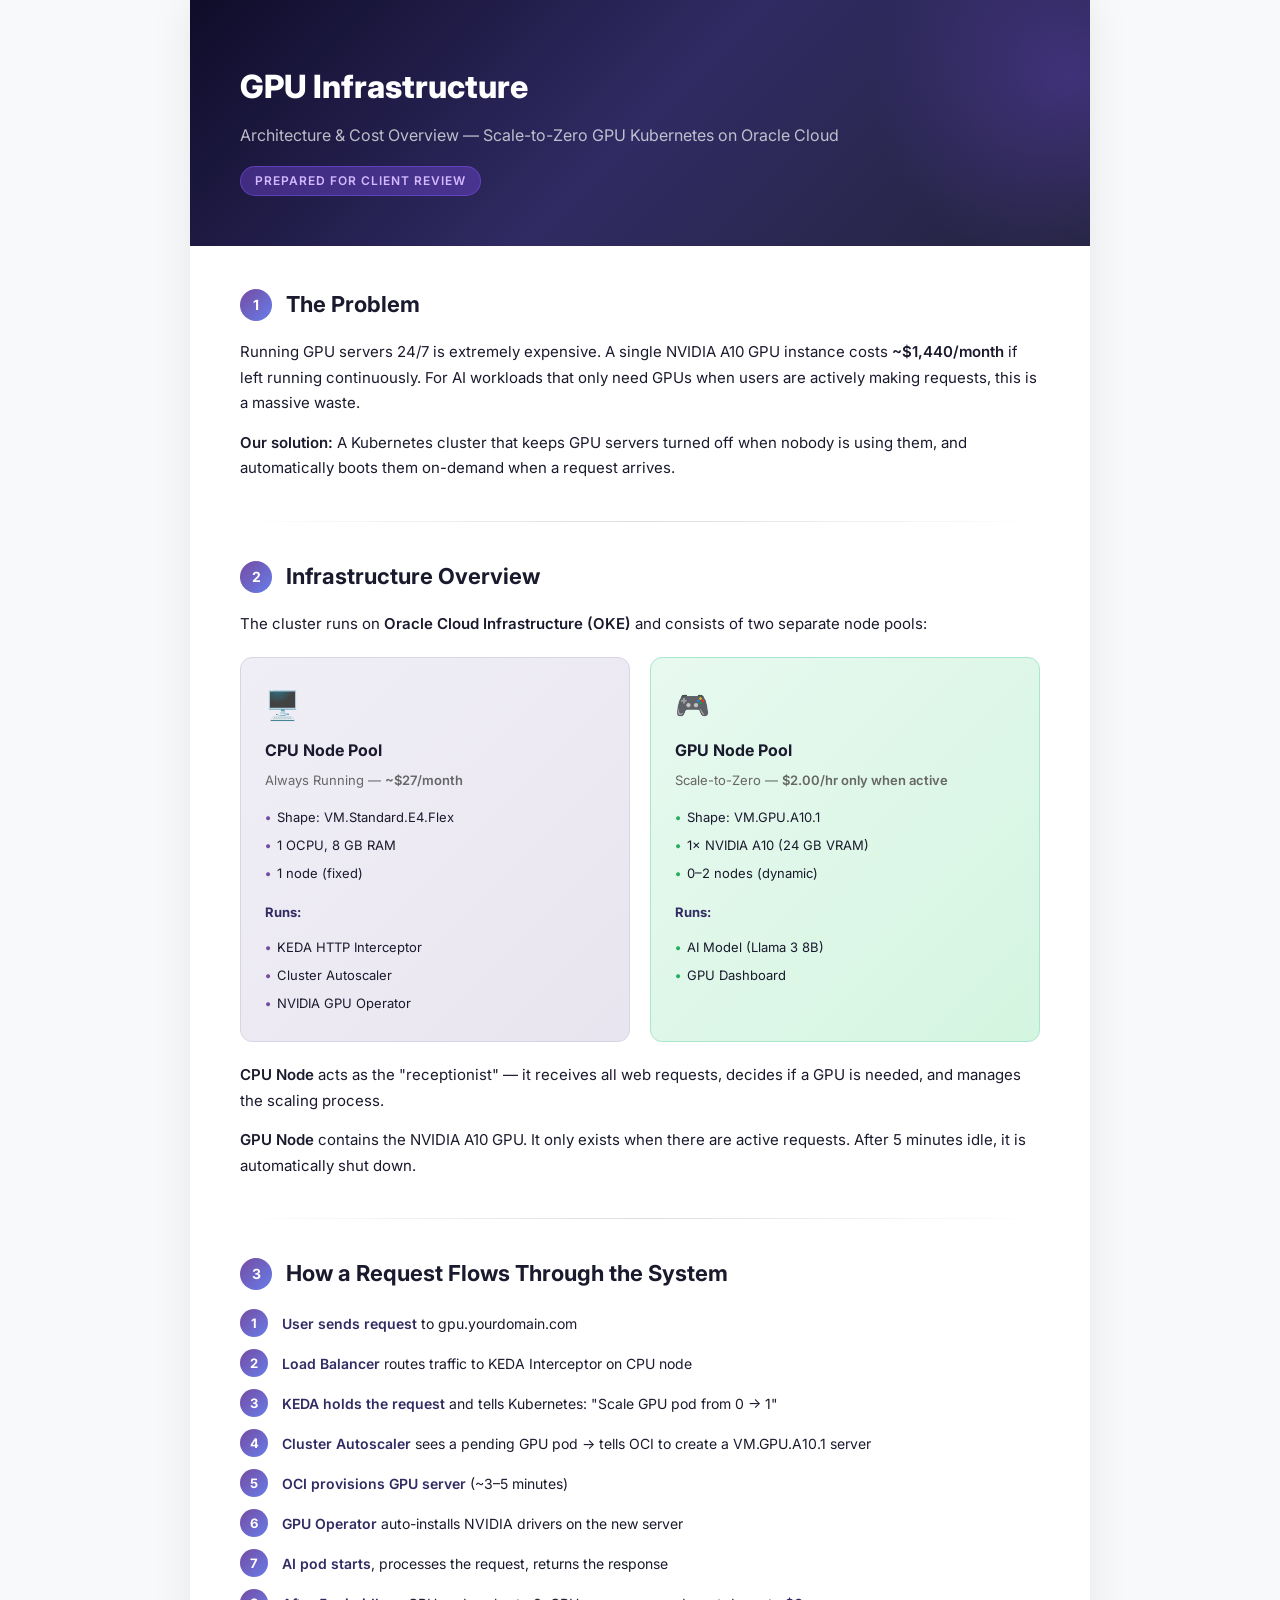
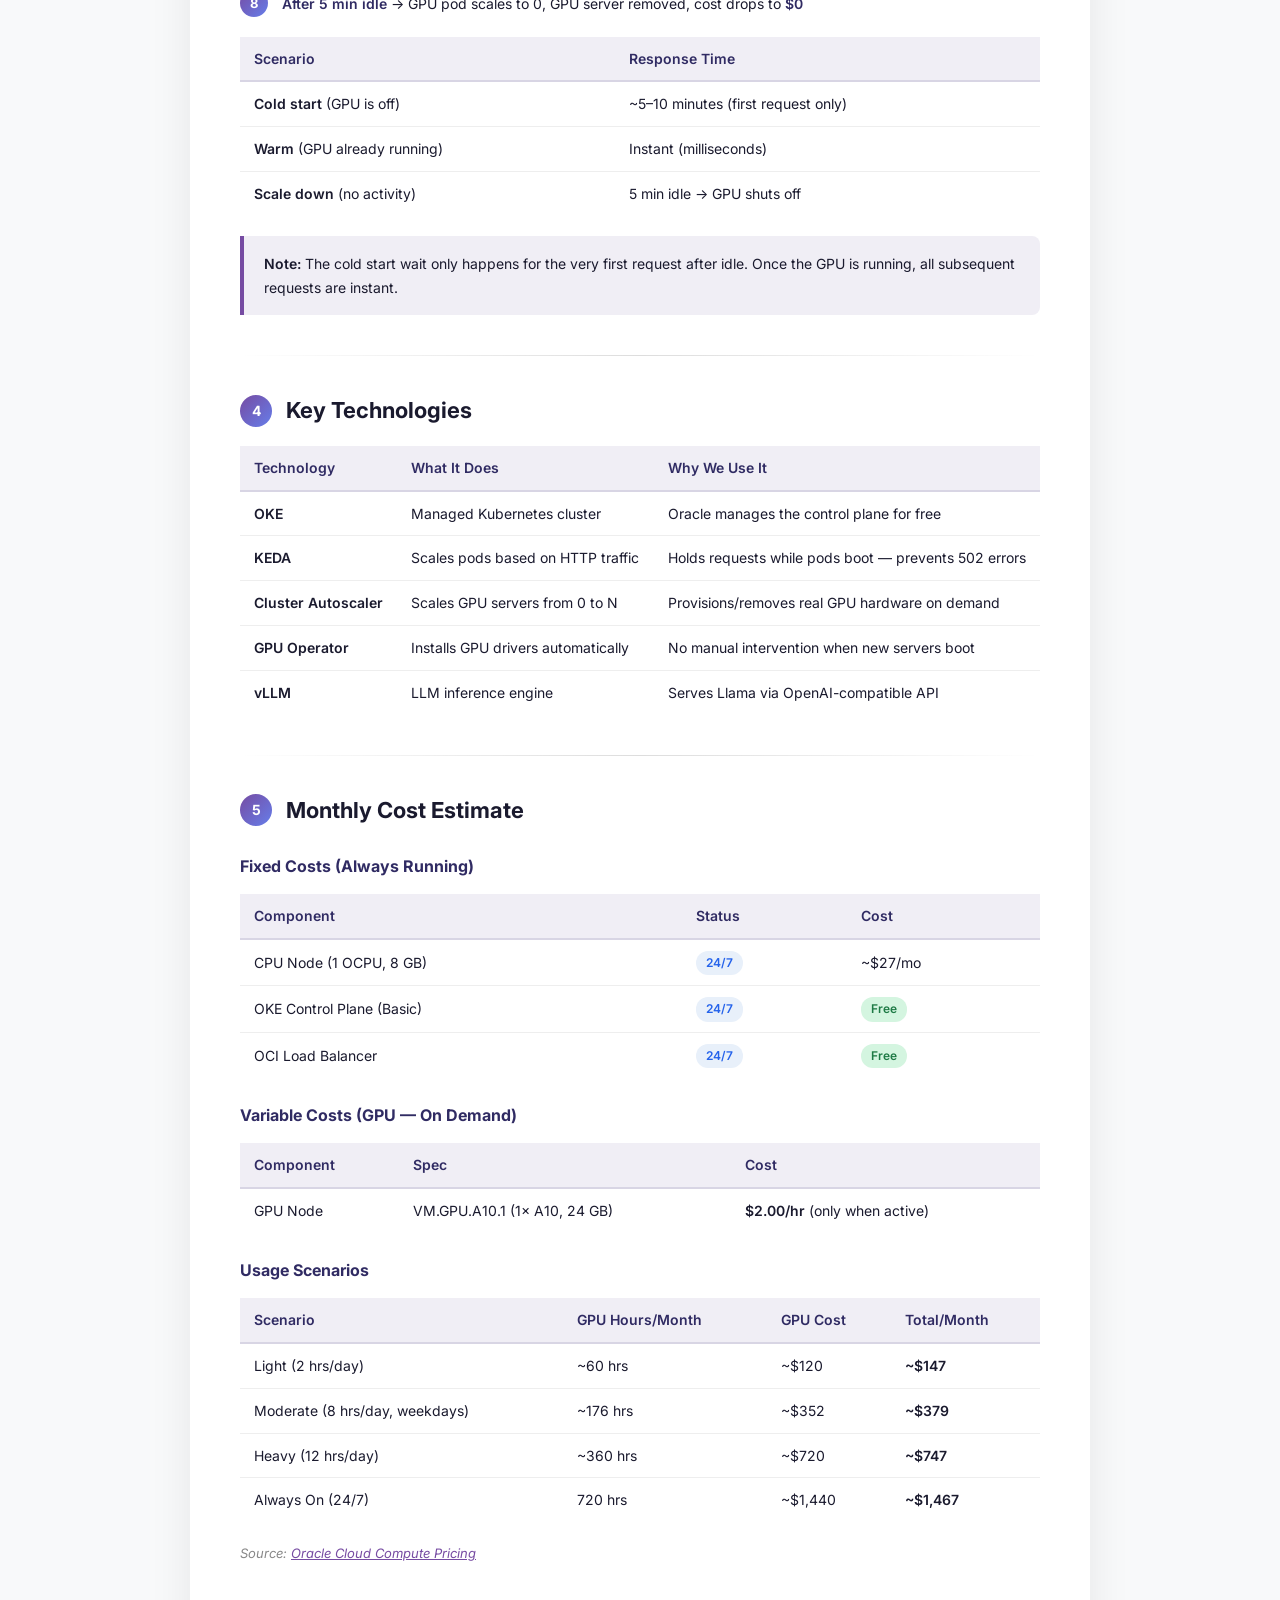
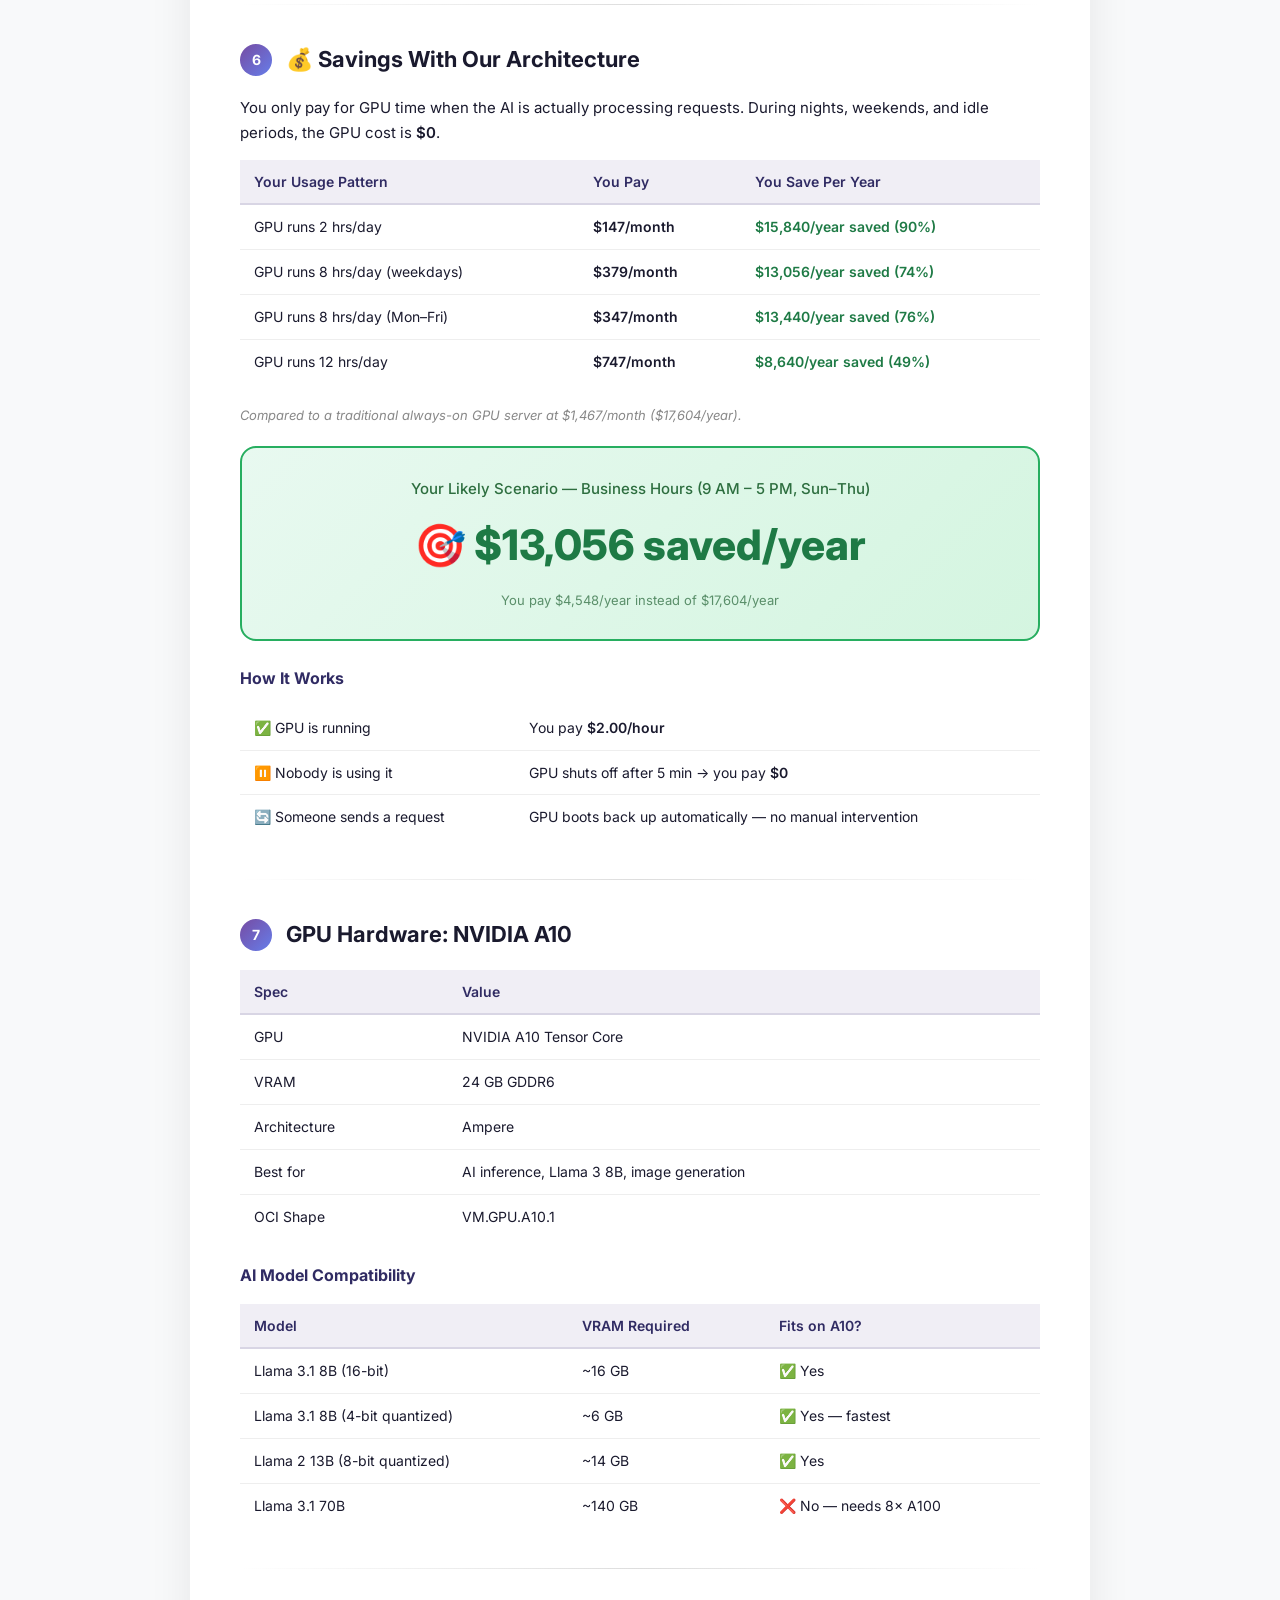
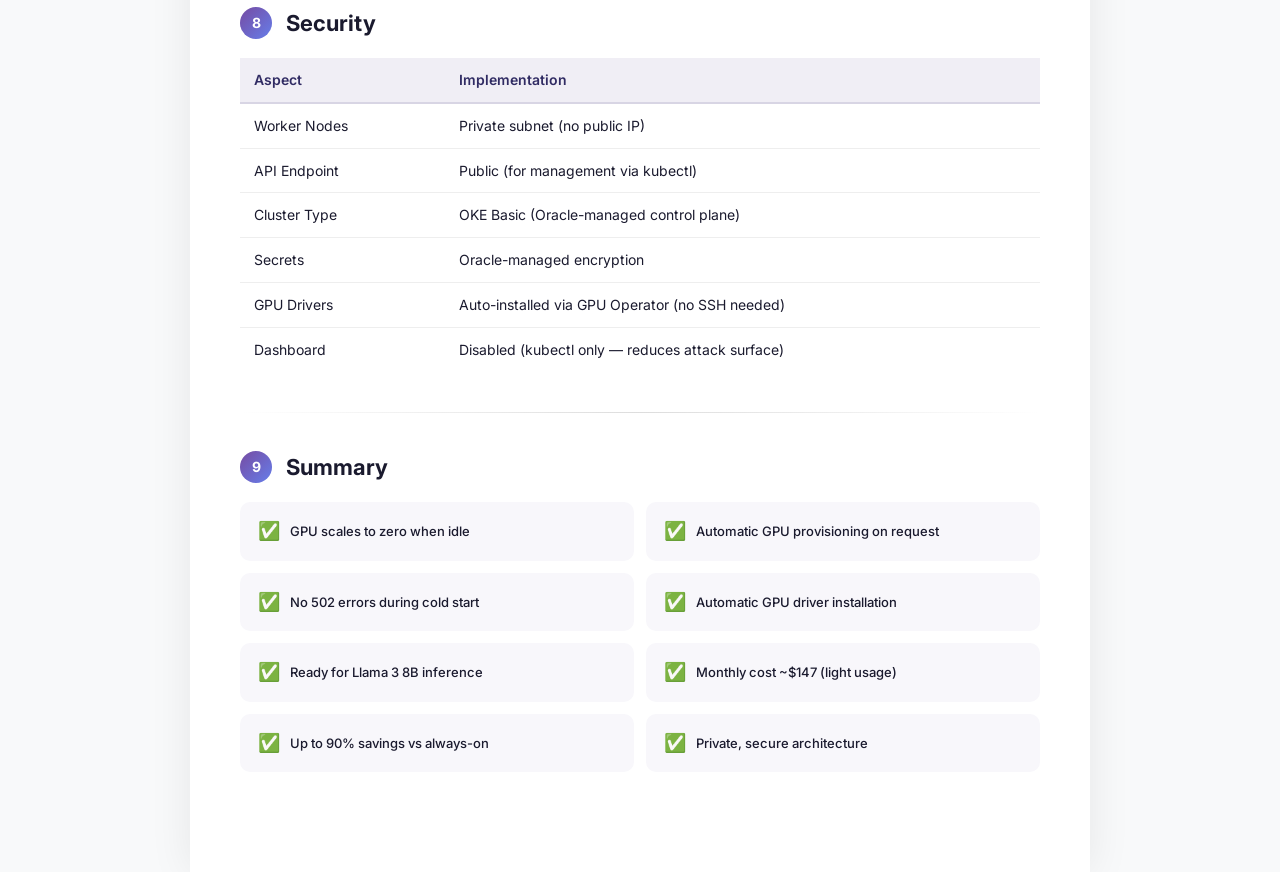
==== CLIENT-ARCHITECTURE.html @ 94d6eebe "docs: add styled HTML and PDF versions of client architecture document" ====
<!DOCTYPE html>
<html lang="en">
<head>
<meta charset="UTF-8">
<meta name="viewport" content="width=device-width, initial-scale=1.0">
<title>GPU Infrastructure — Architecture & Cost Overview</title>
<style>
  @import url('https://fonts.googleapis.com/css2?family=Inter:wght@400;500;600;700;800&display=swap');

  * { margin: 0; padding: 0; box-sizing: border-box; }

  body {
    font-family: 'Inter', -apple-system, BlinkMacSystemFont, sans-serif;
    background: #f8f9fa;
    color: #1a1a2e;
    line-height: 1.7;
    padding: 0;
  }

  .page {
    max-width: 900px;
    margin: 0 auto;
    background: #fff;
    box-shadow: 0 0 40px rgba(0,0,0,0.08);
  }

  /* Header */
  .hero {
    background: linear-gradient(135deg, #0f0c29, #302b63, #24243e);
    color: #fff;
    padding: 60px 50px 50px;
    position: relative;
    overflow: hidden;
  }
  .hero::after {
    content: '';
    position: absolute;
    top: -50%;
    right: -20%;
    width: 400px;
    height: 400px;
    background: radial-gradient(circle, rgba(118,75,226,0.3) 0%, transparent 70%);
    border-radius: 50%;
  }
  .hero h1 {
    font-size: 32px;
    font-weight: 800;
    margin-bottom: 8px;
    position: relative;
    z-index: 1;
  }
  .hero .subtitle {
    font-size: 16px;
    color: rgba(255,255,255,0.7);
    font-weight: 400;
    position: relative;
    z-index: 1;
  }
  .hero .badge {
    display: inline-block;
    background: rgba(118,75,226,0.4);
    border: 1px solid rgba(118,75,226,0.6);
    color: #d4b8ff;
    padding: 4px 14px;
    border-radius: 20px;
    font-size: 12px;
    font-weight: 600;
    margin-top: 16px;
    position: relative;
    z-index: 1;
    text-transform: uppercase;
    letter-spacing: 1px;
  }

  .content { padding: 40px 50px 60px; }

  /* Sections */
  .section { margin-bottom: 40px; }
  .section-number {
    display: inline-block;
    background: linear-gradient(135deg, #764ba2, #667eea);
    color: #fff;
    width: 32px;
    height: 32px;
    border-radius: 50%;
    text-align: center;
    line-height: 32px;
    font-size: 14px;
    font-weight: 700;
    margin-right: 10px;
    vertical-align: middle;
  }
  h2 {
    font-size: 22px;
    font-weight: 700;
    color: #1a1a2e;
    margin-bottom: 16px;
    display: inline;
    vertical-align: middle;
  }
  h3 {
    font-size: 16px;
    font-weight: 700;
    color: #302b63;
    margin: 24px 0 10px;
  }
  p { margin-bottom: 14px; font-size: 15px; }
  strong { font-weight: 600; }

  /* Dividers */
  hr {
    border: none;
    height: 1px;
    background: linear-gradient(to right, transparent, #ddd, transparent);
    margin: 36px 0;
  }

  /* Tables */
  table {
    width: 100%;
    border-collapse: collapse;
    margin: 14px 0 20px;
    font-size: 14px;
  }
  th {
    background: #f0eef5;
    color: #302b63;
    font-weight: 600;
    text-align: left;
    padding: 10px 14px;
    border-bottom: 2px solid #d8d5e4;
  }
  td {
    padding: 10px 14px;
    border-bottom: 1px solid #eee;
  }
  tr:last-child td { border-bottom: none; }
  tr:hover td { background: #faf9fd; }

  /* Architecture Diagram */
  .diagram {
    background: #1a1a2e;
    color: #a8e6cf;
    padding: 24px 28px;
    border-radius: 12px;
    font-family: 'Courier New', monospace;
    font-size: 12.5px;
    line-height: 1.5;
    overflow-x: auto;
    white-space: pre;
    margin: 16px 0 20px;
  }

  /* Callout boxes */
  .callout {
    background: #f0eef5;
    border-left: 4px solid #764ba2;
    padding: 16px 20px;
    border-radius: 0 8px 8px 0;
    margin: 16px 0;
    font-size: 14px;
  }
  .callout.green {
    background: #e8f9f0;
    border-left-color: #27ae60;
  }

  /* Savings highlight */
  .savings-hero {
    background: linear-gradient(135deg, #e8f9f0, #d4f5e0);
    border: 2px solid #27ae60;
    border-radius: 16px;
    padding: 28px 32px;
    text-align: center;
    margin: 20px 0;
  }
  .savings-hero .big-number {
    font-size: 42px;
    font-weight: 800;
    color: #1e7a45;
    margin: 8px 0;
  }
  .savings-hero .label {
    font-size: 15px;
    color: #2d6e3f;
    font-weight: 500;
  }
  .savings-hero .sub {
    font-size: 13px;
    color: #5a8f6a;
    margin-top: 4px;
  }

  /* Node pool cards */
  .node-cards {
    display: flex;
    gap: 20px;
    margin: 20px 0;
  }
  .node-card {
    flex: 1;
    border-radius: 12px;
    padding: 24px;
    border: 1px solid #eee;
  }
  .node-card.cpu {
    background: linear-gradient(135deg, #f0eef5, #e8e5f0);
    border-color: #d8d5e4;
  }
  .node-card.gpu {
    background: linear-gradient(135deg, #e8f9f0, #d4f5e0);
    border-color: #a8e6cf;
  }
  .node-card .icon { font-size: 28px; margin-bottom: 8px; }
  .node-card .title {
    font-size: 16px;
    font-weight: 700;
    margin-bottom: 4px;
  }
  .node-card .desc {
    font-size: 13px;
    color: #666;
    margin-bottom: 12px;
  }
  .node-card ul {
    list-style: none;
    padding: 0;
    font-size: 13px;
  }
  .node-card li {
    padding: 3px 0;
  }
  .node-card li::before {
    content: '•';
    color: #764ba2;
    font-weight: bold;
    margin-right: 6px;
  }
  .node-card.gpu li::before { color: #27ae60; }

  /* Flow steps */
  .flow-step {
    display: flex;
    align-items: flex-start;
    margin: 12px 0;
    gap: 14px;
  }
  .flow-num {
    background: linear-gradient(135deg, #764ba2, #667eea);
    color: #fff;
    width: 28px;
    height: 28px;
    border-radius: 50%;
    text-align: center;
    line-height: 28px;
    font-size: 13px;
    font-weight: 700;
    flex-shrink: 0;
  }
  .flow-text { font-size: 14px; padding-top: 3px; }
  .flow-text strong { color: #302b63; }

  /* Tag */
  .tag {
    display: inline-block;
    padding: 2px 10px;
    border-radius: 12px;
    font-size: 12px;
    font-weight: 600;
  }
  .tag.free { background: #d4f5e0; color: #1e7a45; }
  .tag.on { background: #e8f0fa; color: #2563eb; }
  .tag.off { background: #fef3cd; color: #856404; }

  /* Summary grid */
  .summary-grid {
    display: grid;
    grid-template-columns: 1fr 1fr;
    gap: 12px;
    margin: 16px 0;
  }
  .summary-item {
    background: #f8f7fb;
    border-radius: 10px;
    padding: 14px 18px;
    display: flex;
    align-items: center;
    gap: 10px;
  }
  .summary-item .check {
    color: #27ae60;
    font-size: 18px;
    font-weight: 700;
  }
  .summary-item .text { font-size: 13px; font-weight: 500; }

  /* Print styles */
  @media print {
    body { background: #fff; }
    .page { box-shadow: none; }
    .hero { -webkit-print-color-adjust: exact; print-color-adjust: exact; }
    .section { page-break-inside: avoid; }
  }

  /* Mobile */
  @media (max-width: 640px) {
    .hero { padding: 40px 24px 36px; }
    .hero h1 { font-size: 24px; }
    .content { padding: 24px 24px 40px; }
    .node-cards { flex-direction: column; }
    .summary-grid { grid-template-columns: 1fr; }
    .savings-hero .big-number { font-size: 32px; }
  }
</style>
</head>
<body>

<div class="page">

  <!-- Hero Header -->
  <div class="hero">
    <h1>GPU Infrastructure</h1>
    <div class="subtitle">Architecture & Cost Overview — Scale-to-Zero GPU Kubernetes on Oracle Cloud</div>
    <div class="badge">Prepared for Client Review</div>
  </div>

  <div class="content">

    <!-- Section 1: The Problem -->
    <div class="section">
      <span class="section-number">1</span>
      <h2>The Problem</h2>
      <p style="margin-top:16px">Running GPU servers 24/7 is extremely expensive. A single NVIDIA A10 GPU instance costs <strong>~$1,440/month</strong> if left running continuously. For AI workloads that only need GPUs when users are actively making requests, this is a massive waste.</p>
      <p><strong>Our solution:</strong> A Kubernetes cluster that keeps GPU servers turned off when nobody is using them, and automatically boots them on-demand when a request arrives.</p>
    </div>

    <hr>

    <!-- Section 2: Infrastructure Overview -->
    <div class="section">
      <span class="section-number">2</span>
      <h2>Infrastructure Overview</h2>
      <p style="margin-top:16px">The cluster runs on <strong>Oracle Cloud Infrastructure (OKE)</strong> and consists of two separate node pools:</p>

      <div class="node-cards">
        <div class="node-card cpu">
          <div class="icon">🖥️</div>
          <div class="title">CPU Node Pool</div>
          <div class="desc">Always Running — <strong>~$27/month</strong></div>
          <ul>
            <li>Shape: VM.Standard.E4.Flex</li>
            <li>1 OCPU, 8 GB RAM</li>
            <li>1 node (fixed)</li>
          </ul>
          <h3 style="margin-top:14px;font-size:13px;">Runs:</h3>
          <ul>
            <li>KEDA HTTP Interceptor</li>
            <li>Cluster Autoscaler</li>
            <li>NVIDIA GPU Operator</li>
          </ul>
        </div>
        <div class="node-card gpu">
          <div class="icon">🎮</div>
          <div class="title">GPU Node Pool</div>
          <div class="desc">Scale-to-Zero — <strong>$2.00/hr only when active</strong></div>
          <ul>
            <li>Shape: VM.GPU.A10.1</li>
            <li>1× NVIDIA A10 (24 GB VRAM)</li>
            <li>0–2 nodes (dynamic)</li>
          </ul>
          <h3 style="margin-top:14px;font-size:13px;">Runs:</h3>
          <ul>
            <li>AI Model (Llama 3 8B)</li>
            <li>GPU Dashboard</li>
          </ul>
        </div>
      </div>

      <p><strong>CPU Node</strong> acts as the "receptionist" — it receives all web requests, decides if a GPU is needed, and manages the scaling process.</p>
      <p><strong>GPU Node</strong> contains the NVIDIA A10 GPU. It only exists when there are active requests. After 5 minutes idle, it is automatically shut down.</p>
    </div>

    <hr>

    <!-- Section 3: Request Flow -->
    <div class="section">
      <span class="section-number">3</span>
      <h2>How a Request Flows Through the System</h2>
      <div style="margin-top:16px">
        <div class="flow-step">
          <div class="flow-num">1</div>
          <div class="flow-text"><strong>User sends request</strong> to gpu.yourdomain.com</div>
        </div>
        <div class="flow-step">
          <div class="flow-num">2</div>
          <div class="flow-text"><strong>Load Balancer</strong> routes traffic to KEDA Interceptor on CPU node</div>
        </div>
        <div class="flow-step">
          <div class="flow-num">3</div>
          <div class="flow-text"><strong>KEDA holds the request</strong> and tells Kubernetes: "Scale GPU pod from 0 → 1"</div>
        </div>
        <div class="flow-step">
          <div class="flow-num">4</div>
          <div class="flow-text"><strong>Cluster Autoscaler</strong> sees a pending GPU pod → tells OCI to create a VM.GPU.A10.1 server</div>
        </div>
        <div class="flow-step">
          <div class="flow-num">5</div>
          <div class="flow-text"><strong>OCI provisions GPU server</strong> (~3–5 minutes)</div>
        </div>
        <div class="flow-step">
          <div class="flow-num">6</div>
          <div class="flow-text"><strong>GPU Operator</strong> auto-installs NVIDIA drivers on the new server</div>
        </div>
        <div class="flow-step">
          <div class="flow-num">7</div>
          <div class="flow-text"><strong>AI pod starts</strong>, processes the request, returns the response</div>
        </div>
        <div class="flow-step">
          <div class="flow-num">8</div>
          <div class="flow-text"><strong>After 5 min idle</strong> → GPU pod scales to 0, GPU server removed, cost drops to <strong>$0</strong></div>
        </div>
      </div>

      <table style="margin-top:20px">
        <tr><th>Scenario</th><th>Response Time</th></tr>
        <tr><td><strong>Cold start</strong> (GPU is off)</td><td>~5–10 minutes (first request only)</td></tr>
        <tr><td><strong>Warm</strong> (GPU already running)</td><td>Instant (milliseconds)</td></tr>
        <tr><td><strong>Scale down</strong> (no activity)</td><td>5 min idle → GPU shuts off</td></tr>
      </table>

      <div class="callout">
        <strong>Note:</strong> The cold start wait only happens for the very first request after idle. Once the GPU is running, all subsequent requests are instant.
      </div>
    </div>

    <hr>

    <!-- Section 4: Key Technologies -->
    <div class="section">
      <span class="section-number">4</span>
      <h2>Key Technologies</h2>
      <table style="margin-top:16px">
        <tr><th>Technology</th><th>What It Does</th><th>Why We Use It</th></tr>
        <tr><td><strong>OKE</strong></td><td>Managed Kubernetes cluster</td><td>Oracle manages the control plane for free</td></tr>
        <tr><td><strong>KEDA</strong></td><td>Scales pods based on HTTP traffic</td><td>Holds requests while pods boot — prevents 502 errors</td></tr>
        <tr><td><strong>Cluster Autoscaler</strong></td><td>Scales GPU servers from 0 to N</td><td>Provisions/removes real GPU hardware on demand</td></tr>
        <tr><td><strong>GPU Operator</strong></td><td>Installs GPU drivers automatically</td><td>No manual intervention when new servers boot</td></tr>
        <tr><td><strong>vLLM</strong></td><td>LLM inference engine</td><td>Serves Llama via OpenAI-compatible API</td></tr>
      </table>
    </div>

    <hr>

    <!-- Section 5: Cost Estimate -->
    <div class="section">
      <span class="section-number">5</span>
      <h2>Monthly Cost Estimate</h2>

      <h3>Fixed Costs (Always Running)</h3>
      <table>
        <tr><th>Component</th><th>Status</th><th>Cost</th></tr>
        <tr><td>CPU Node (1 OCPU, 8 GB)</td><td><span class="tag on">24/7</span></td><td>~$27/mo</td></tr>
        <tr><td>OKE Control Plane (Basic)</td><td><span class="tag on">24/7</span></td><td><span class="tag free">Free</span></td></tr>
        <tr><td>OCI Load Balancer</td><td><span class="tag on">24/7</span></td><td><span class="tag free">Free</span></td></tr>
      </table>

      <h3>Variable Costs (GPU — On Demand)</h3>
      <table>
        <tr><th>Component</th><th>Spec</th><th>Cost</th></tr>
        <tr><td>GPU Node</td><td>VM.GPU.A10.1 (1× A10, 24 GB)</td><td><strong>$2.00/hr</strong> (only when active)</td></tr>
      </table>

      <h3>Usage Scenarios</h3>
      <table>
        <tr><th>Scenario</th><th>GPU Hours/Month</th><th>GPU Cost</th><th>Total/Month</th></tr>
        <tr><td>Light (2 hrs/day)</td><td>~60 hrs</td><td>~$120</td><td><strong>~$147</strong></td></tr>
        <tr><td>Moderate (8 hrs/day, weekdays)</td><td>~176 hrs</td><td>~$352</td><td><strong>~$379</strong></td></tr>
        <tr><td>Heavy (12 hrs/day)</td><td>~360 hrs</td><td>~$720</td><td><strong>~$747</strong></td></tr>
        <tr><td>Always On (24/7)</td><td>720 hrs</td><td>~$1,440</td><td><strong>~$1,467</strong></td></tr>
      </table>
      <p style="font-size:13px;color:#888;margin-top:4px"><em>Source: <a href="https://www.oracle.com/cloud/compute/pricing/" style="color:#764ba2">Oracle Cloud Compute Pricing</a></em></p>
    </div>

    <hr>

    <!-- Section 6: Savings -->
    <div class="section">
      <span class="section-number">6</span>
      <h2>💰 Savings With Our Architecture</h2>
      <p style="margin-top:16px">You only pay for GPU time when the AI is actually processing requests. During nights, weekends, and idle periods, the GPU cost is <strong>$0</strong>.</p>

      <table>
        <tr><th>Your Usage Pattern</th><th>You Pay</th><th>You Save Per Year</th></tr>
        <tr><td>GPU runs 2 hrs/day</td><td><strong>$147/month</strong></td><td style="color:#1e7a45;font-weight:600">$15,840/year saved (90%)</td></tr>
        <tr><td>GPU runs 8 hrs/day (weekdays)</td><td><strong>$379/month</strong></td><td style="color:#1e7a45;font-weight:600">$13,056/year saved (74%)</td></tr>
        <tr><td>GPU runs 8 hrs/day (Mon–Fri)</td><td><strong>$347/month</strong></td><td style="color:#1e7a45;font-weight:600">$13,440/year saved (76%)</td></tr>
        <tr><td>GPU runs 12 hrs/day</td><td><strong>$747/month</strong></td><td style="color:#1e7a45;font-weight:600">$8,640/year saved (49%)</td></tr>
      </table>
      <p style="font-size:13px;color:#888"><em>Compared to a traditional always-on GPU server at $1,467/month ($17,604/year).</em></p>

      <div class="savings-hero">
        <div class="label">Your Likely Scenario — Business Hours (9 AM – 5 PM, Sun–Thu)</div>
        <div class="big-number">🎯 $13,056 saved/year</div>
        <div class="sub">You pay $4,548/year instead of $17,604/year</div>
      </div>

      <h3>How It Works</h3>
      <table>
        <tr><td>✅ GPU is running</td><td>You pay <strong>$2.00/hour</strong></td></tr>
        <tr><td>⏸️ Nobody is using it</td><td>GPU shuts off after 5 min → you pay <strong>$0</strong></td></tr>
        <tr><td>🔄 Someone sends a request</td><td>GPU boots back up automatically — no manual intervention</td></tr>
      </table>
    </div>

    <hr>

    <!-- Section 7: GPU Hardware -->
    <div class="section">
      <span class="section-number">7</span>
      <h2>GPU Hardware: NVIDIA A10</h2>
      <table style="margin-top:16px">
        <tr><th>Spec</th><th>Value</th></tr>
        <tr><td>GPU</td><td>NVIDIA A10 Tensor Core</td></tr>
        <tr><td>VRAM</td><td>24 GB GDDR6</td></tr>
        <tr><td>Architecture</td><td>Ampere</td></tr>
        <tr><td>Best for</td><td>AI inference, Llama 3 8B, image generation</td></tr>
        <tr><td>OCI Shape</td><td>VM.GPU.A10.1</td></tr>
      </table>

      <h3>AI Model Compatibility</h3>
      <table>
        <tr><th>Model</th><th>VRAM Required</th><th>Fits on A10?</th></tr>
        <tr><td>Llama 3.1 8B (16-bit)</td><td>~16 GB</td><td>✅ Yes</td></tr>
        <tr><td>Llama 3.1 8B (4-bit quantized)</td><td>~6 GB</td><td>✅ Yes — fastest</td></tr>
        <tr><td>Llama 2 13B (8-bit quantized)</td><td>~14 GB</td><td>✅ Yes</td></tr>
        <tr><td>Llama 3.1 70B</td><td>~140 GB</td><td>❌ No — needs 8× A100</td></tr>
      </table>
    </div>

    <hr>

    <!-- Section 8: Security -->
    <div class="section">
      <span class="section-number">8</span>
      <h2>Security</h2>
      <table style="margin-top:16px">
        <tr><th>Aspect</th><th>Implementation</th></tr>
        <tr><td>Worker Nodes</td><td>Private subnet (no public IP)</td></tr>
        <tr><td>API Endpoint</td><td>Public (for management via kubectl)</td></tr>
        <tr><td>Cluster Type</td><td>OKE Basic (Oracle-managed control plane)</td></tr>
        <tr><td>Secrets</td><td>Oracle-managed encryption</td></tr>
        <tr><td>GPU Drivers</td><td>Auto-installed via GPU Operator (no SSH needed)</td></tr>
        <tr><td>Dashboard</td><td>Disabled (kubectl only — reduces attack surface)</td></tr>
      </table>
    </div>

    <hr>

    <!-- Section 9: Summary -->
    <div class="section">
      <span class="section-number">9</span>
      <h2>Summary</h2>
      <div class="summary-grid" style="margin-top:16px">
        <div class="summary-item"><span class="check">✅</span><span class="text">GPU scales to zero when idle</span></div>
        <div class="summary-item"><span class="check">✅</span><span class="text">Automatic GPU provisioning on request</span></div>
        <div class="summary-item"><span class="check">✅</span><span class="text">No 502 errors during cold start</span></div>
        <div class="summary-item"><span class="check">✅</span><span class="text">Automatic GPU driver installation</span></div>
        <div class="summary-item"><span class="check">✅</span><span class="text">Ready for Llama 3 8B inference</span></div>
        <div class="summary-item"><span class="check">✅</span><span class="text">Monthly cost ~$147 (light usage)</span></div>
        <div class="summary-item"><span class="check">✅</span><span class="text">Up to 90% savings vs always-on</span></div>
        <div class="summary-item"><span class="check">✅</span><span class="text">Private, secure architecture</span></div>
      </div>
    </div>

  </div>
</div>

</body>
</html>
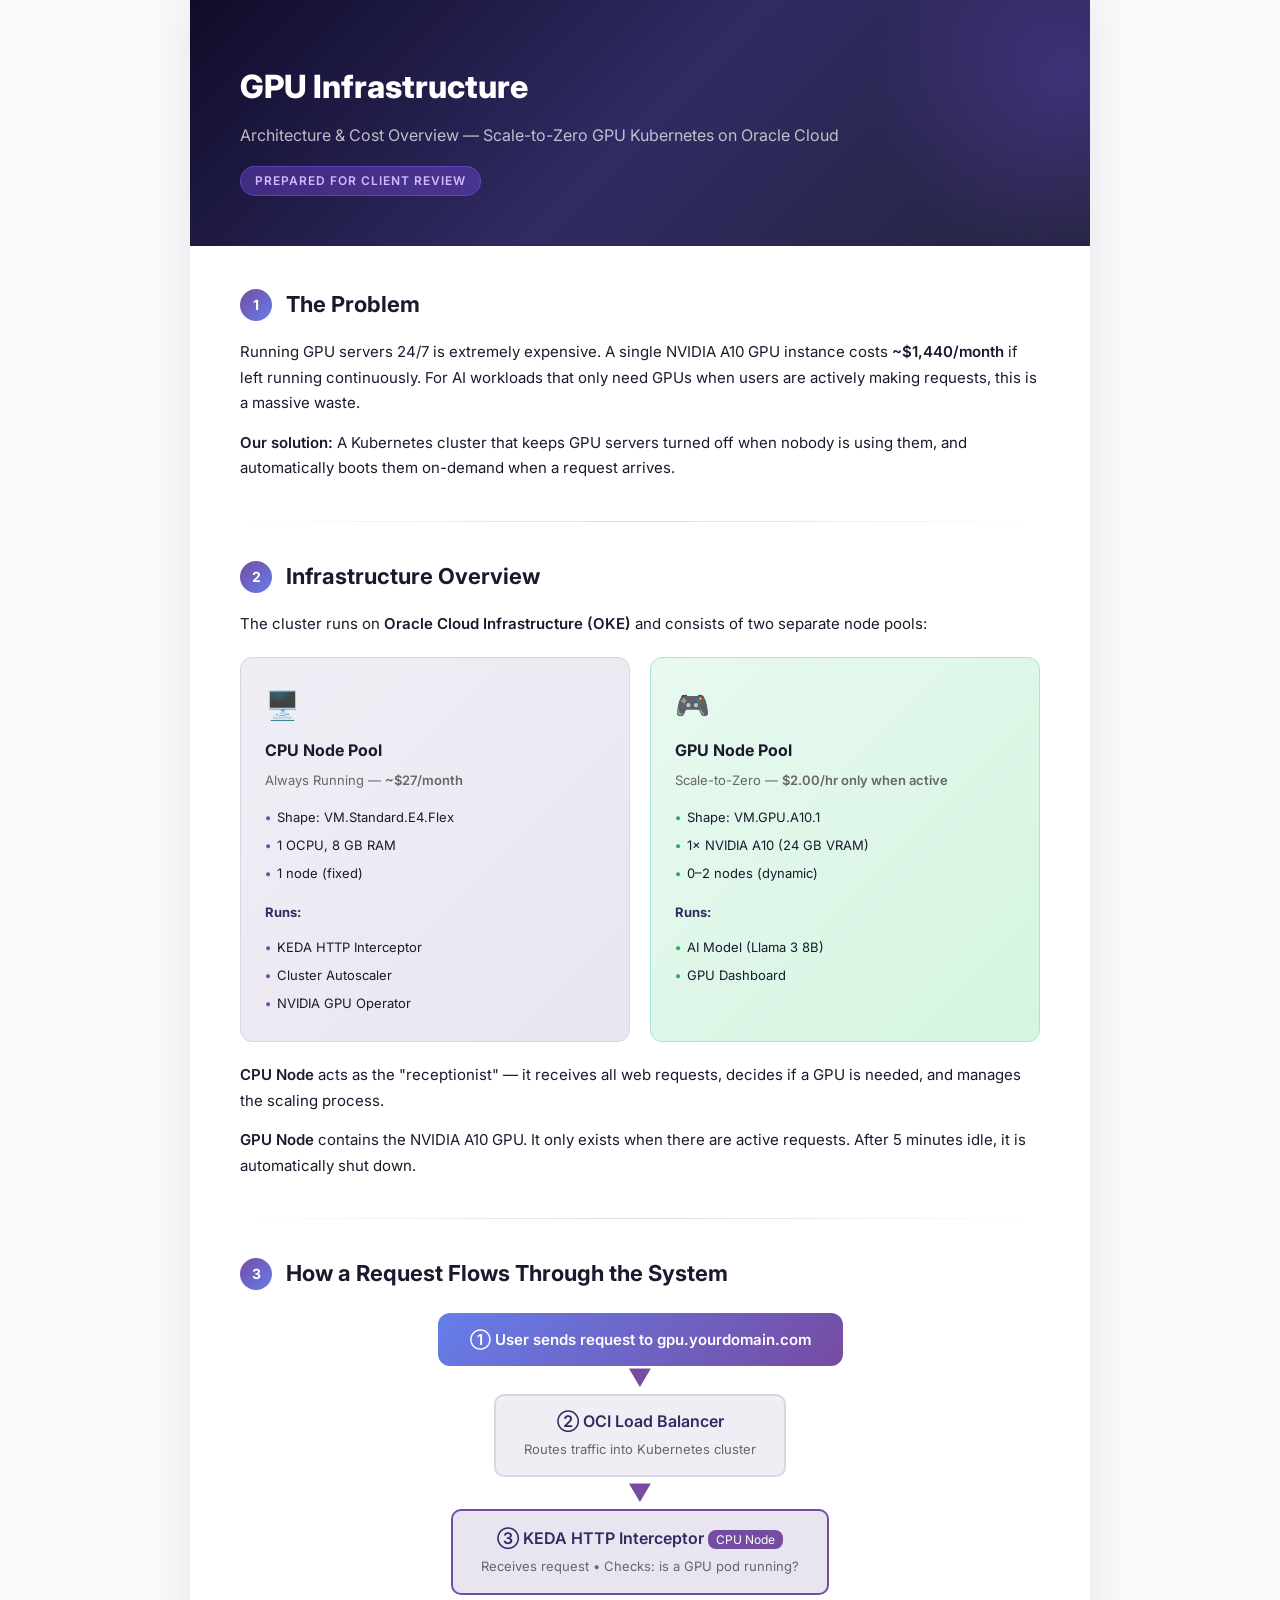
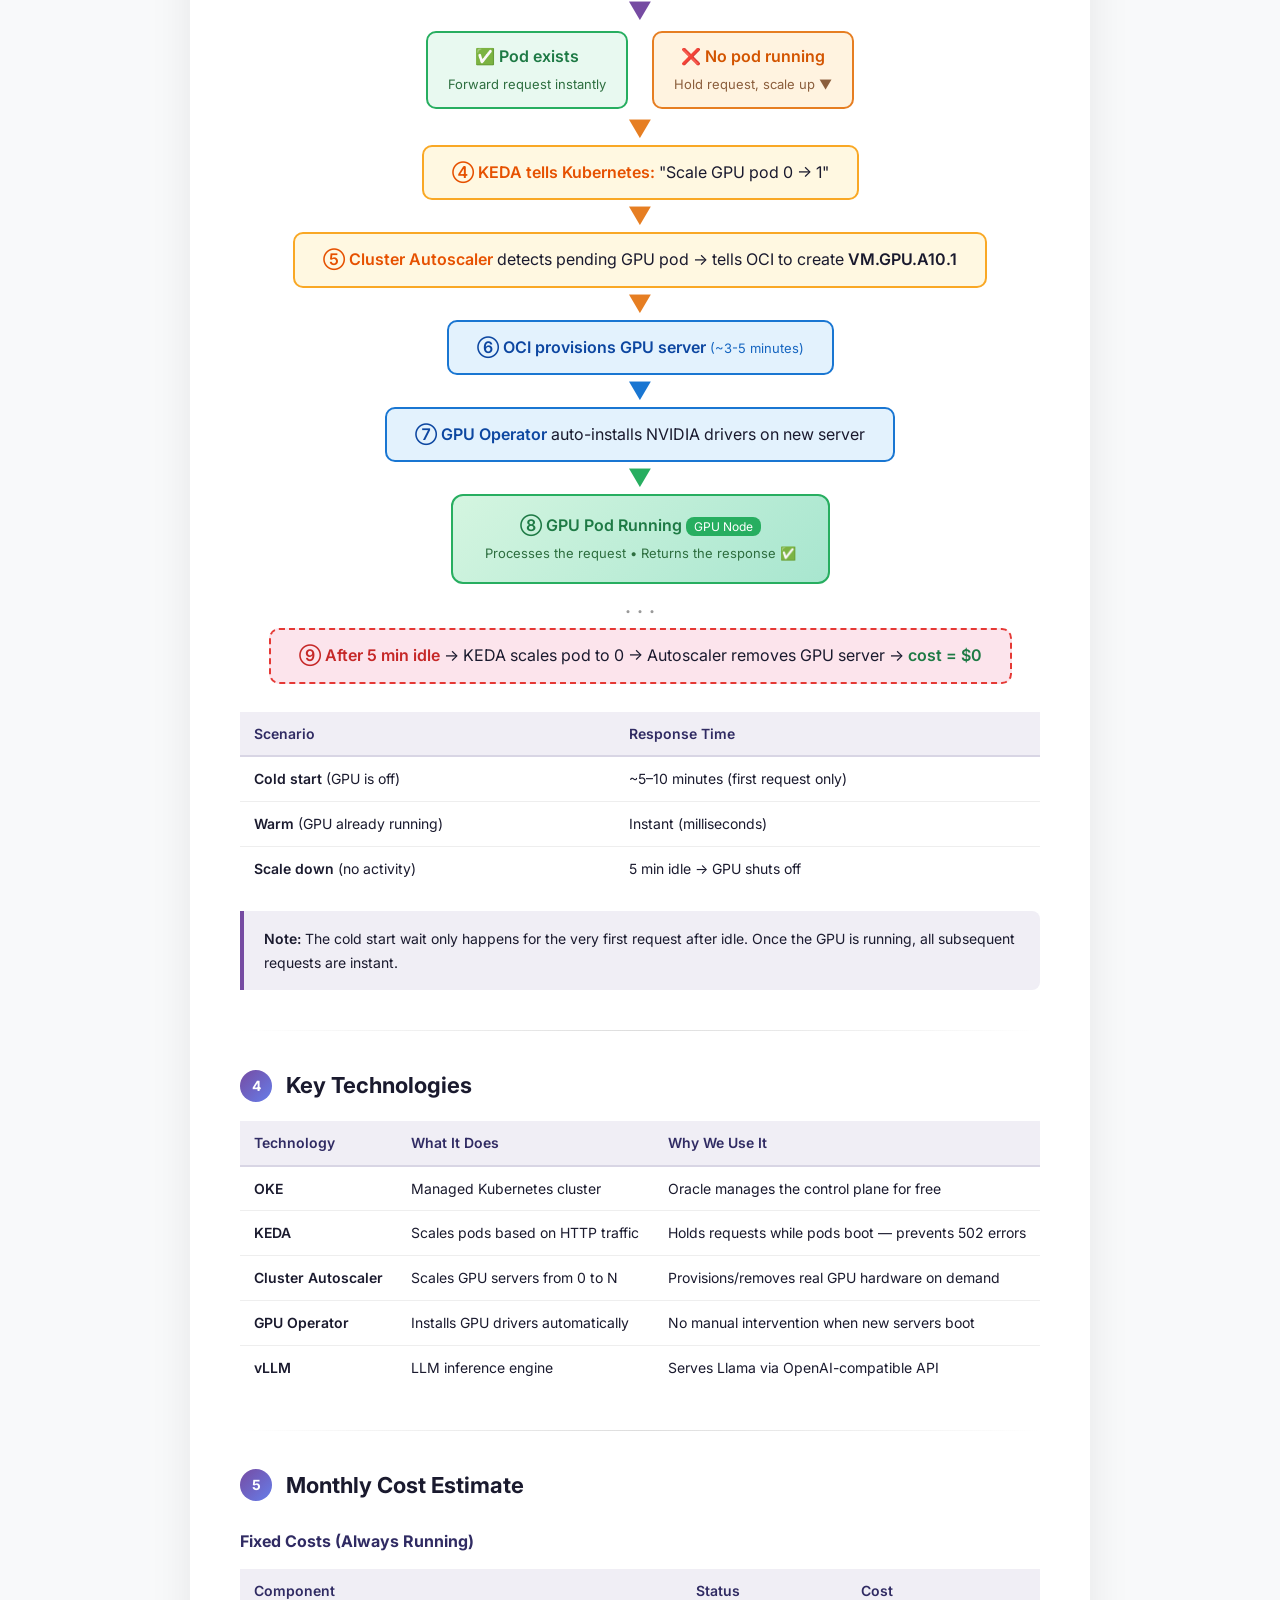
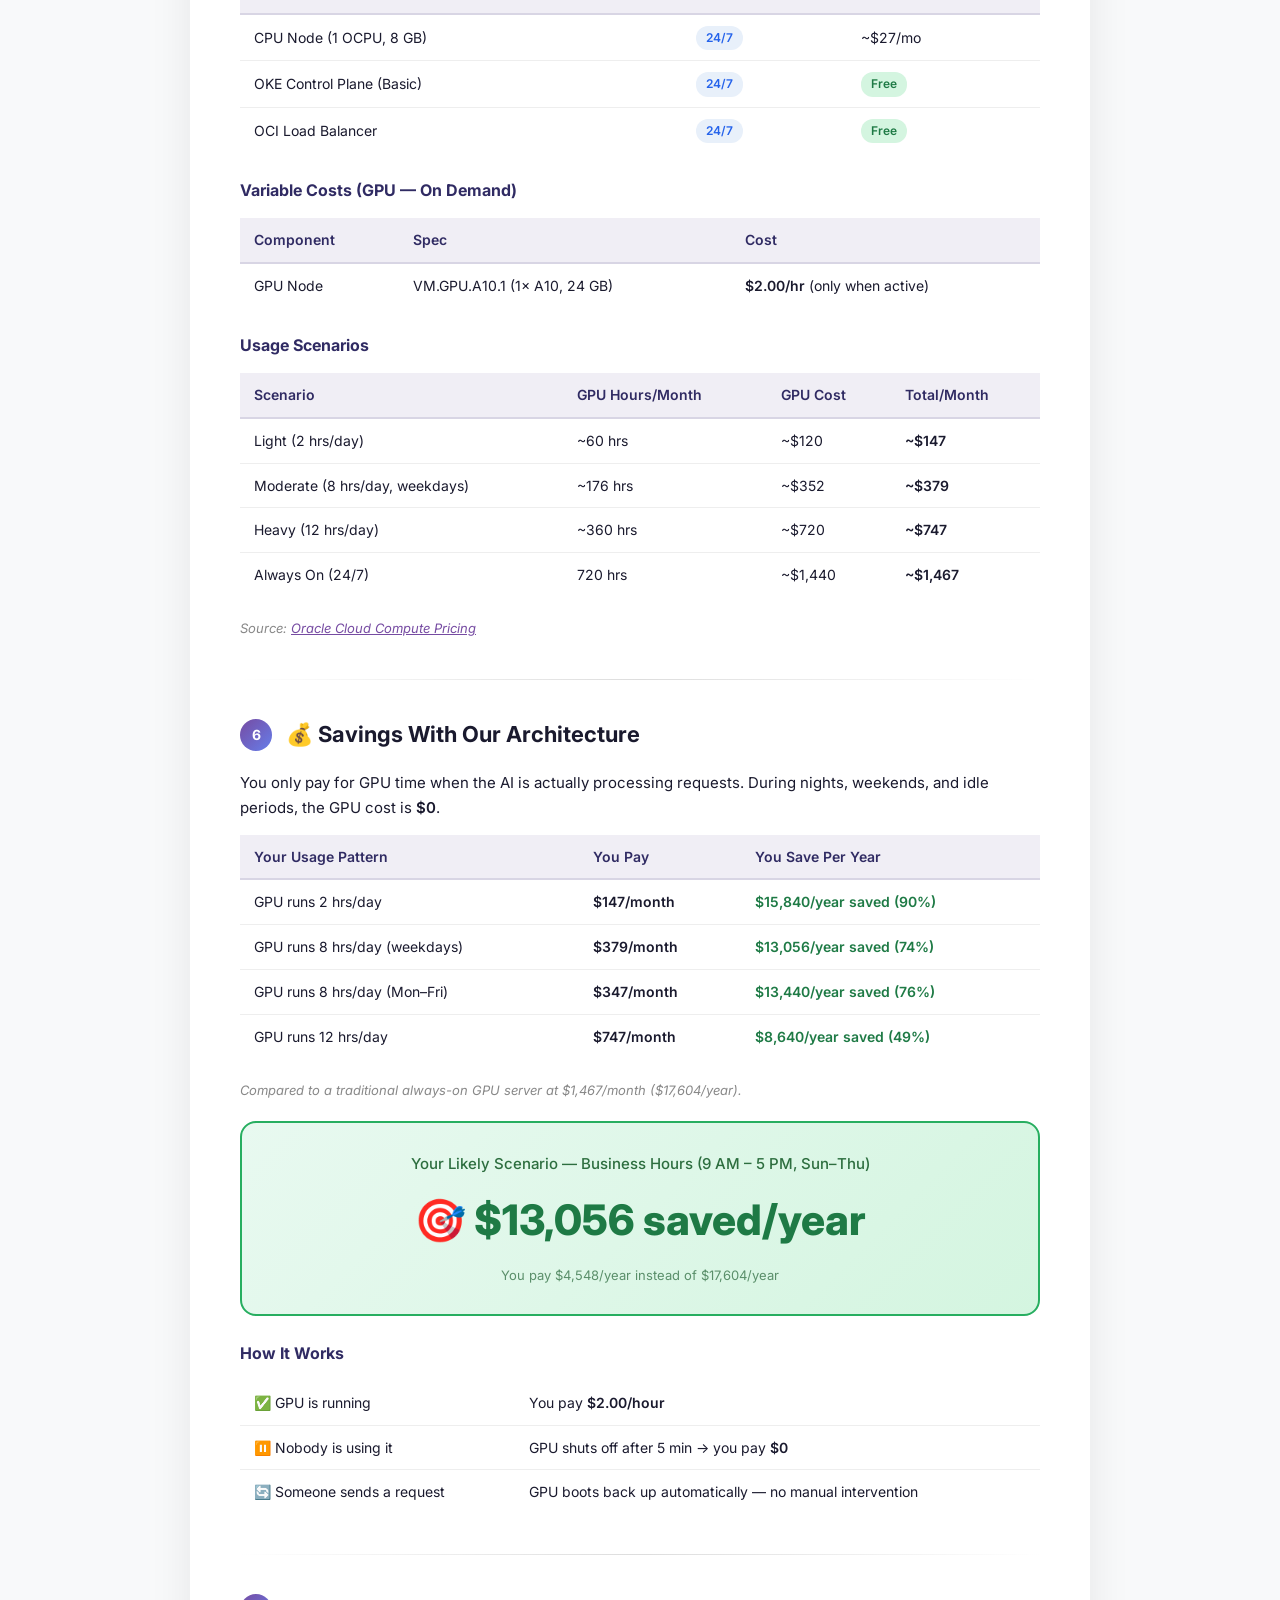
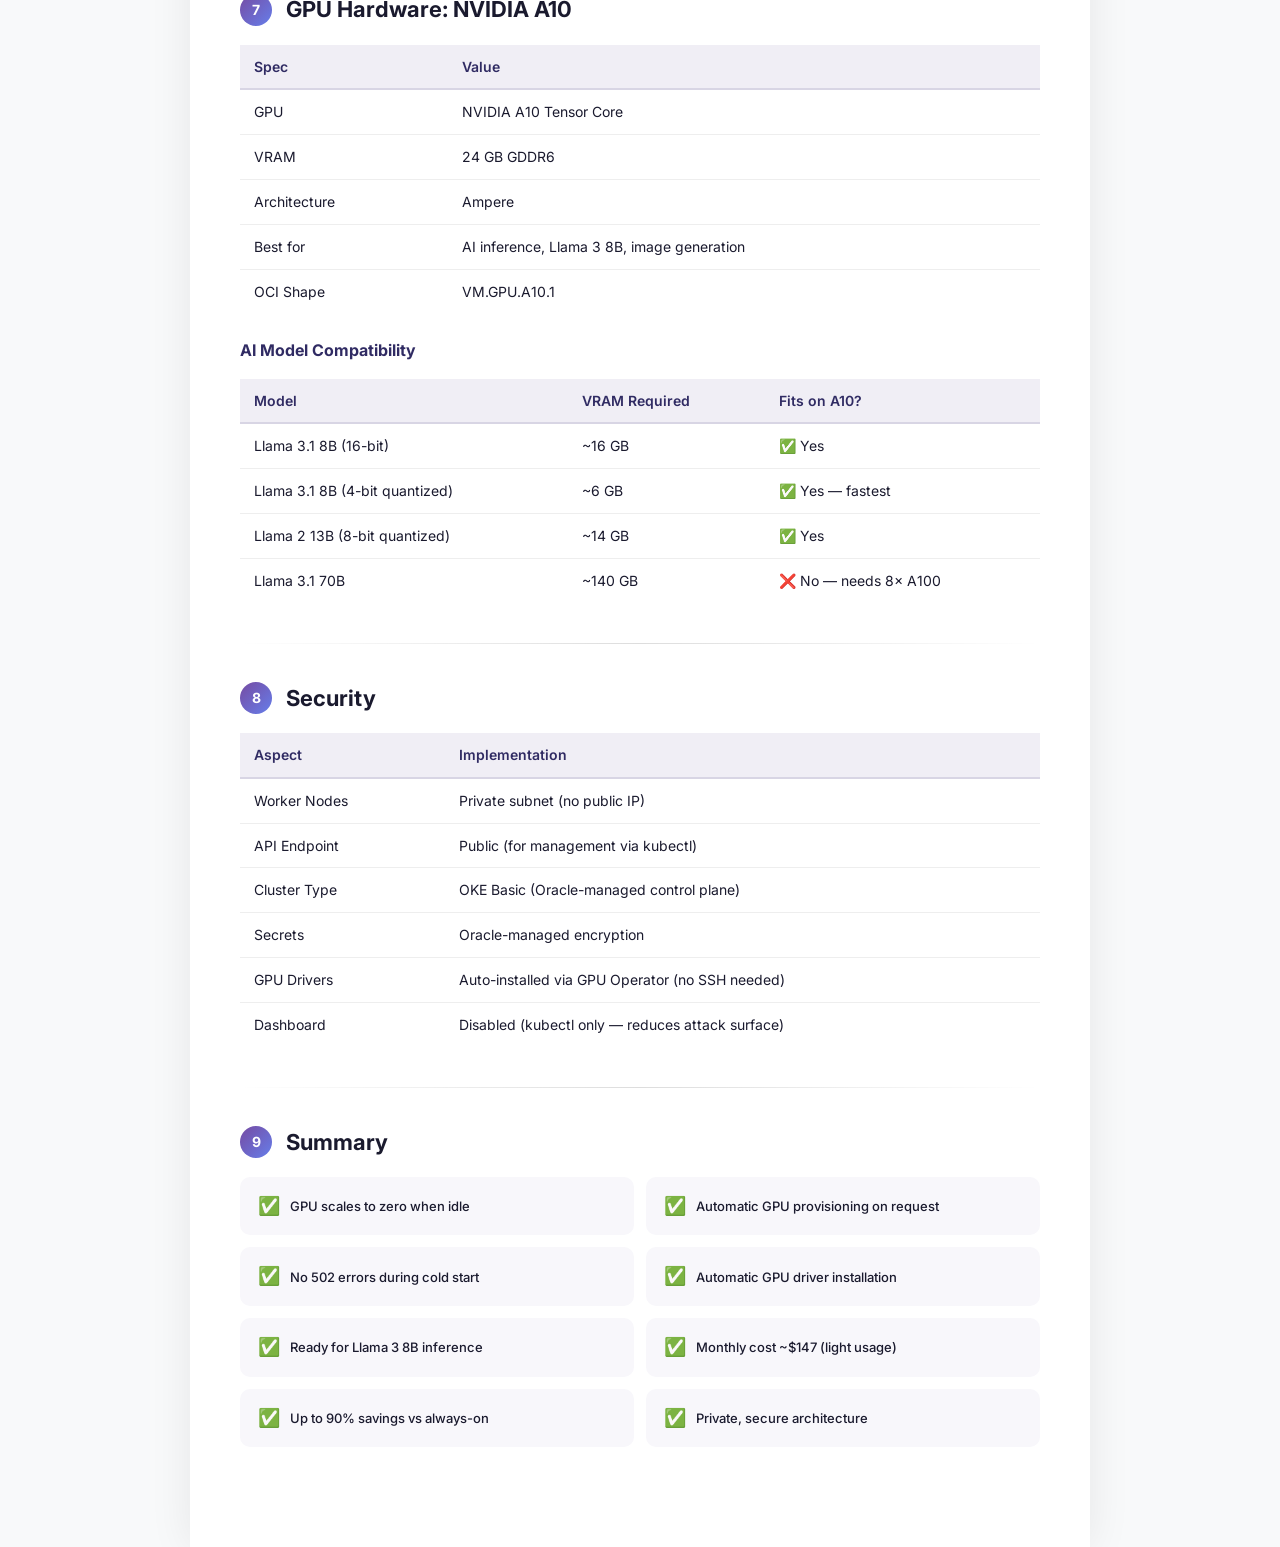
==== commit d84cd6ef: "docs: replace plain list with visual flowchart diagram in HTML/PDF" ====
--- a/CLIENT-ARCHITECTURE.html
+++ b/CLIENT-ARCHITECTURE.html
@@ -386,42 +386,79 @@
     <div class="section">
       <span class="section-number">3</span>
       <h2>How a Request Flows Through the System</h2>
-      <div style="margin-top:16px">
-        <div class="flow-step">
-          <div class="flow-num">1</div>
-          <div class="flow-text"><strong>User sends request</strong> to gpu.yourdomain.com</div>
-        </div>
-        <div class="flow-step">
-          <div class="flow-num">2</div>
-          <div class="flow-text"><strong>Load Balancer</strong> routes traffic to KEDA Interceptor on CPU node</div>
-        </div>
-        <div class="flow-step">
-          <div class="flow-num">3</div>
-          <div class="flow-text"><strong>KEDA holds the request</strong> and tells Kubernetes: "Scale GPU pod from 0 → 1"</div>
-        </div>
-        <div class="flow-step">
-          <div class="flow-num">4</div>
-          <div class="flow-text"><strong>Cluster Autoscaler</strong> sees a pending GPU pod → tells OCI to create a VM.GPU.A10.1 server</div>
-        </div>
-        <div class="flow-step">
-          <div class="flow-num">5</div>
-          <div class="flow-text"><strong>OCI provisions GPU server</strong> (~3–5 minutes)</div>
-        </div>
-        <div class="flow-step">
-          <div class="flow-num">6</div>
-          <div class="flow-text"><strong>GPU Operator</strong> auto-installs NVIDIA drivers on the new server</div>
-        </div>
-        <div class="flow-step">
-          <div class="flow-num">7</div>
-          <div class="flow-text"><strong>AI pod starts</strong>, processes the request, returns the response</div>
-        </div>
-        <div class="flow-step">
-          <div class="flow-num">8</div>
-          <div class="flow-text"><strong>After 5 min idle</strong> → GPU pod scales to 0, GPU server removed, cost drops to <strong>$0</strong></div>
-        </div>
+
+      <!-- Visual Flowchart -->
+      <div style="margin-top:20px; text-align:center;">
+
+        <!-- User Request -->
+        <div style="display:inline-block; background:linear-gradient(135deg,#667eea,#764ba2); color:#fff; padding:14px 32px; border-radius:12px; font-weight:600; font-size:15px;">
+          ① User sends request to gpu.yourdomain.com
+        </div>
+        <div style="text-align:center; color:#764ba2; font-size:24px; line-height:1;">▼</div>
+
+        <!-- Load Balancer -->
+        <div style="display:inline-block; background:#f0eef5; border:2px solid #d8d5e4; padding:12px 28px; border-radius:10px; margin:4px 0;">
+          <strong style="color:#302b63;">② OCI Load Balancer</strong><br>
+          <span style="font-size:13px; color:#666;">Routes traffic into Kubernetes cluster</span>
+        </div>
+        <div style="text-align:center; color:#764ba2; font-size:24px; line-height:1;">▼</div>
+
+        <!-- KEDA Interceptor -->
+        <div style="display:inline-block; background:#e8e5f0; border:2px solid #764ba2; padding:14px 28px; border-radius:10px; margin:4px 0;">
+          <strong style="color:#302b63;">③ KEDA HTTP Interceptor</strong> <span style="font-size:12px; background:#764ba2; color:#fff; padding:2px 8px; border-radius:8px;">CPU Node</span><br>
+          <span style="font-size:13px; color:#666;">Receives request • Checks: is a GPU pod running?</span>
+        </div>
+        <div style="text-align:center; color:#764ba2; font-size:24px; line-height:1;">▼</div>
+
+        <!-- Decision -->
+        <div style="display:flex; justify-content:center; gap:24px; margin:8px 0; flex-wrap:wrap;">
+          <div style="background:#e8f9f0; border:2px solid #27ae60; padding:10px 20px; border-radius:10px; text-align:center; min-width:160px;">
+            <strong style="color:#1e7a45;">✅ Pod exists</strong><br>
+            <span style="font-size:13px; color:#2d6e3f;">Forward request instantly</span>
+          </div>
+          <div style="background:#fff3e0; border:2px solid #e67e22; padding:10px 20px; border-radius:10px; text-align:center; min-width:160px;">
+            <strong style="color:#d35400;">❌ No pod running</strong><br>
+            <span style="font-size:13px; color:#8b5e3c;">Hold request, scale up ▼</span>
+          </div>
+        </div>
+        <div style="text-align:center; color:#e67e22; font-size:24px; line-height:1;">▼</div>
+
+        <!-- Scale Up Chain -->
+        <div style="display:inline-block; background:#fff8e1; border:2px solid #f9a825; padding:12px 28px; border-radius:10px; margin:4px 0;">
+          <strong style="color:#e65100;">④ KEDA tells Kubernetes:</strong> "Scale GPU pod 0 → 1"
+        </div>
+        <div style="text-align:center; color:#e67e22; font-size:24px; line-height:1;">▼</div>
+
+        <div style="display:inline-block; background:#fff8e1; border:2px solid #f9a825; padding:12px 28px; border-radius:10px; margin:4px 0;">
+          <strong style="color:#e65100;">⑤ Cluster Autoscaler</strong> detects pending GPU pod → tells OCI to create <strong>VM.GPU.A10.1</strong>
+        </div>
+        <div style="text-align:center; color:#e67e22; font-size:24px; line-height:1;">▼</div>
+
+        <div style="display:inline-block; background:#e3f2fd; border:2px solid #1976d2; padding:12px 28px; border-radius:10px; margin:4px 0;">
+          <strong style="color:#0d47a1;">⑥ OCI provisions GPU server</strong> <span style="font-size:13px; color:#1565c0;">(~3-5 minutes)</span>
+        </div>
+        <div style="text-align:center; color:#1976d2; font-size:24px; line-height:1;">▼</div>
+
+        <div style="display:inline-block; background:#e3f2fd; border:2px solid #1976d2; padding:12px 28px; border-radius:10px; margin:4px 0;">
+          <strong style="color:#0d47a1;">⑦ GPU Operator</strong> auto-installs NVIDIA drivers on new server
+        </div>
+        <div style="text-align:center; color:#27ae60; font-size:24px; line-height:1;">▼</div>
+
+        <!-- GPU Pod Running -->
+        <div style="display:inline-block; background:linear-gradient(135deg,#d4f5e0,#a8e6cf); border:2px solid #27ae60; padding:16px 32px; border-radius:12px; margin:4px 0;">
+          <strong style="color:#1e7a45; font-size:16px;">⑧ GPU Pod Running</strong> <span style="font-size:12px; background:#27ae60; color:#fff; padding:2px 8px; border-radius:8px;">GPU Node</span><br>
+          <span style="font-size:13px; color:#2d6e3f;">Processes the request • Returns the response ✅</span>
+        </div>
+        <div style="text-align:center; color:#999; font-size:24px; line-height:1; margin-top:12px;">· · ·</div>
+
+        <!-- Scale Down -->
+        <div style="display:inline-block; background:#fce4ec; border:2px dashed #e53935; padding:12px 28px; border-radius:10px; margin:4px 0;">
+          <strong style="color:#c62828;">⑨ After 5 min idle</strong> → KEDA scales pod to 0 → Autoscaler removes GPU server → <strong style="color:#1e7a45;">cost = $0</strong>
+        </div>
+
       </div>
 
-      <table style="margin-top:20px">
+      <table style="margin-top:24px">
         <tr><th>Scenario</th><th>Response Time</th></tr>
         <tr><td><strong>Cold start</strong> (GPU is off)</td><td>~5–10 minutes (first request only)</td></tr>
         <tr><td><strong>Warm</strong> (GPU already running)</td><td>Instant (milliseconds)</td></tr>
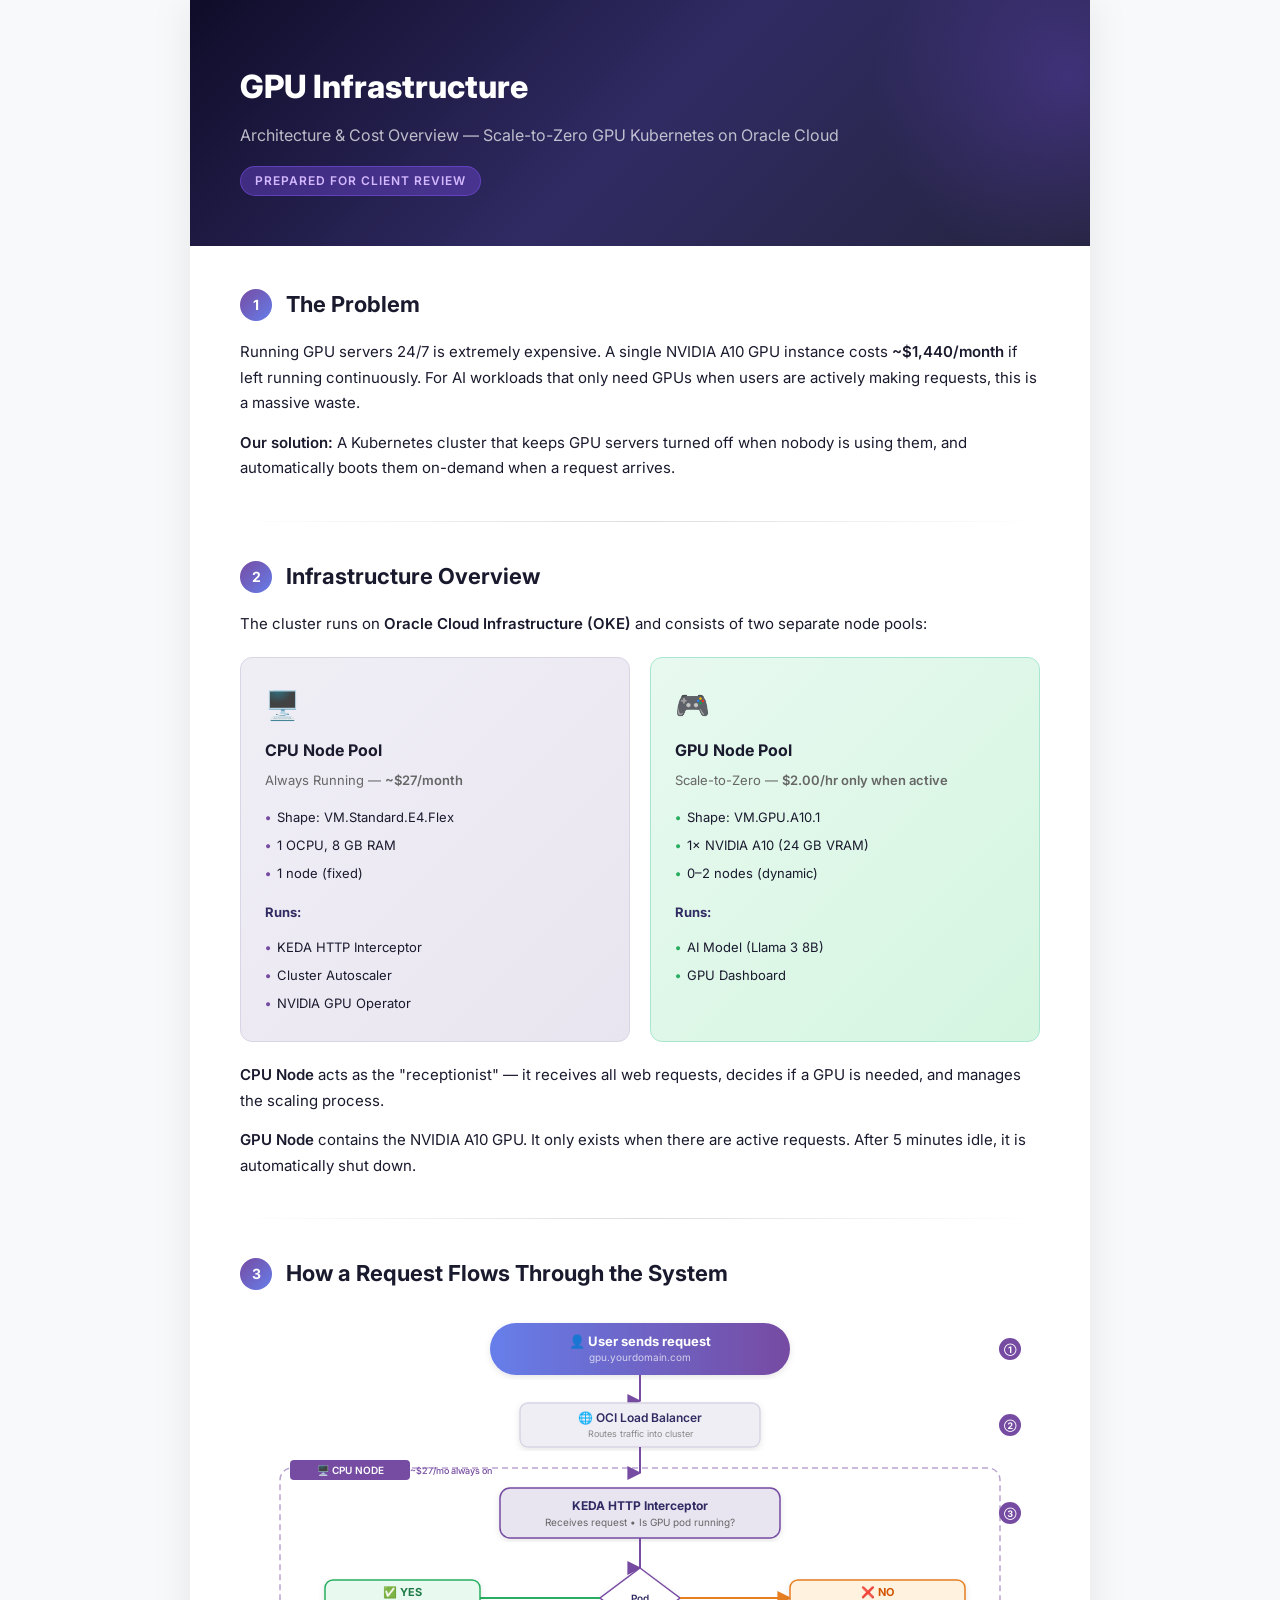
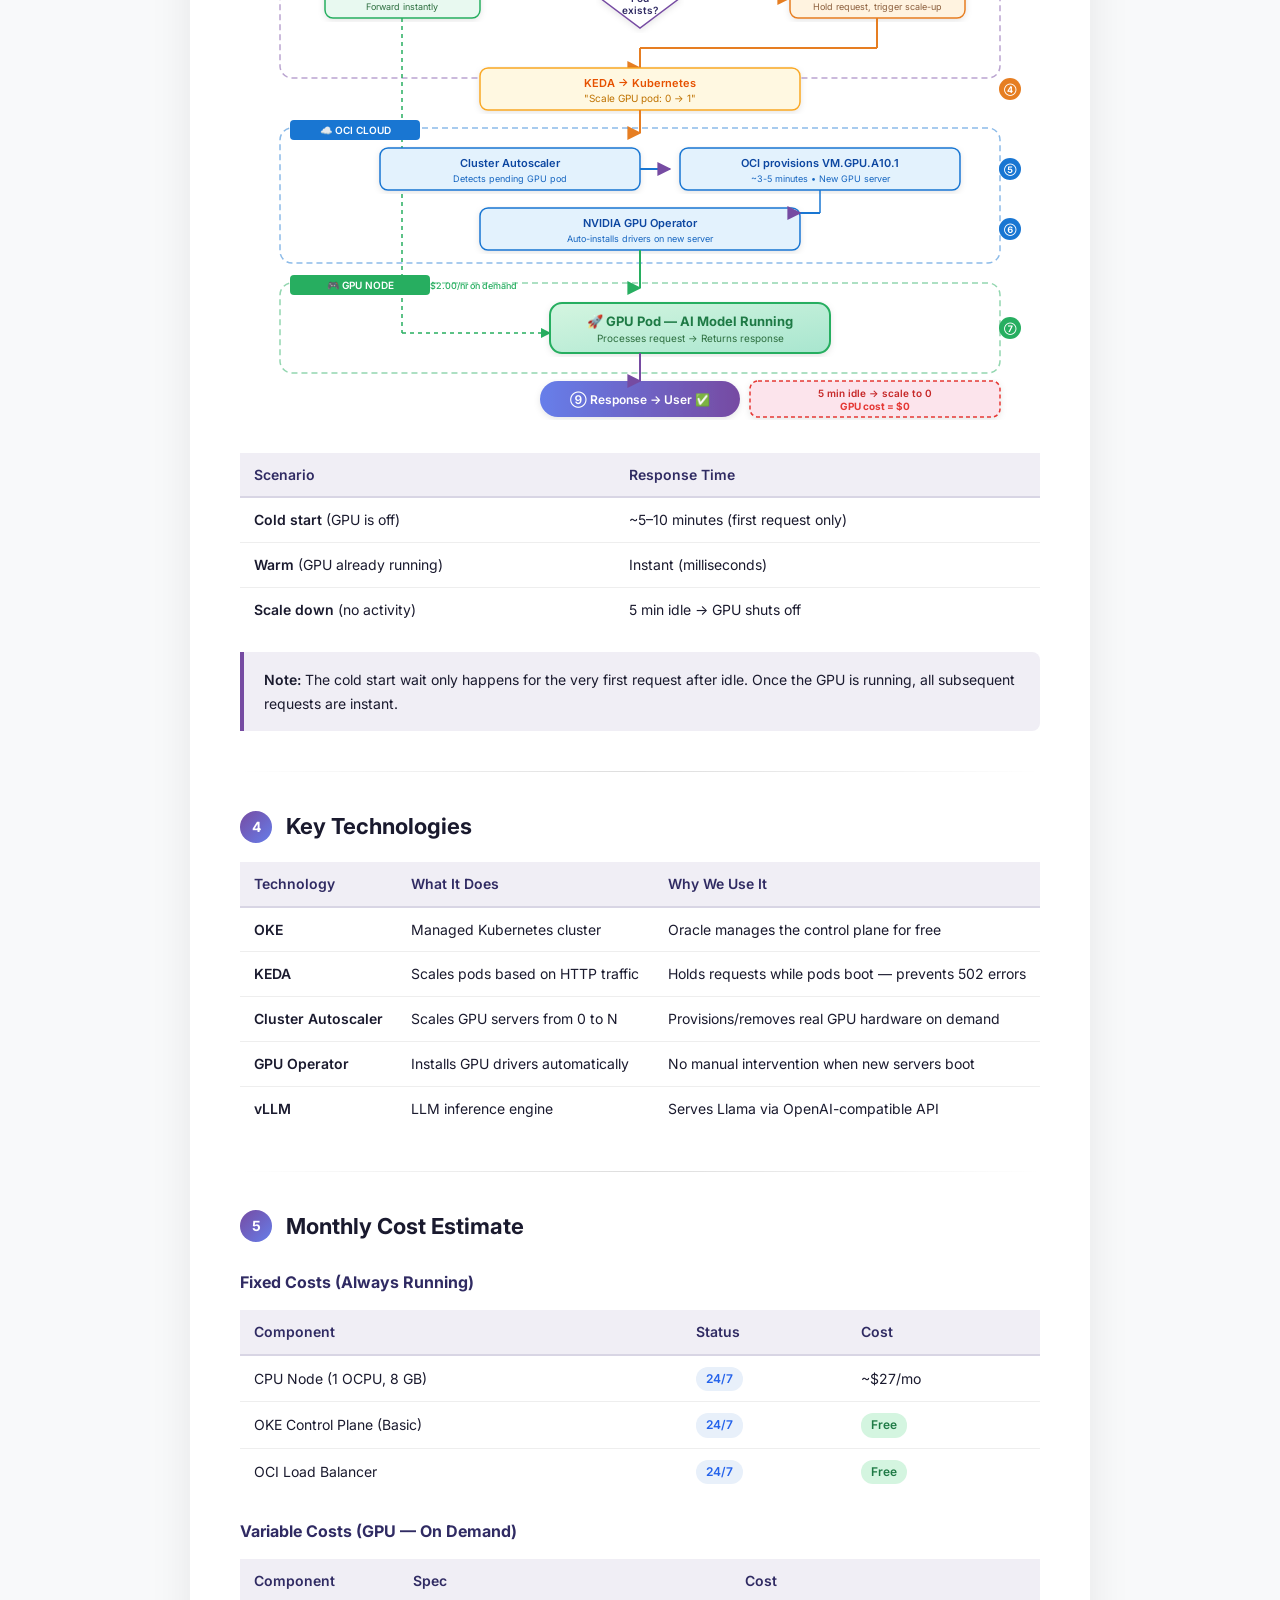
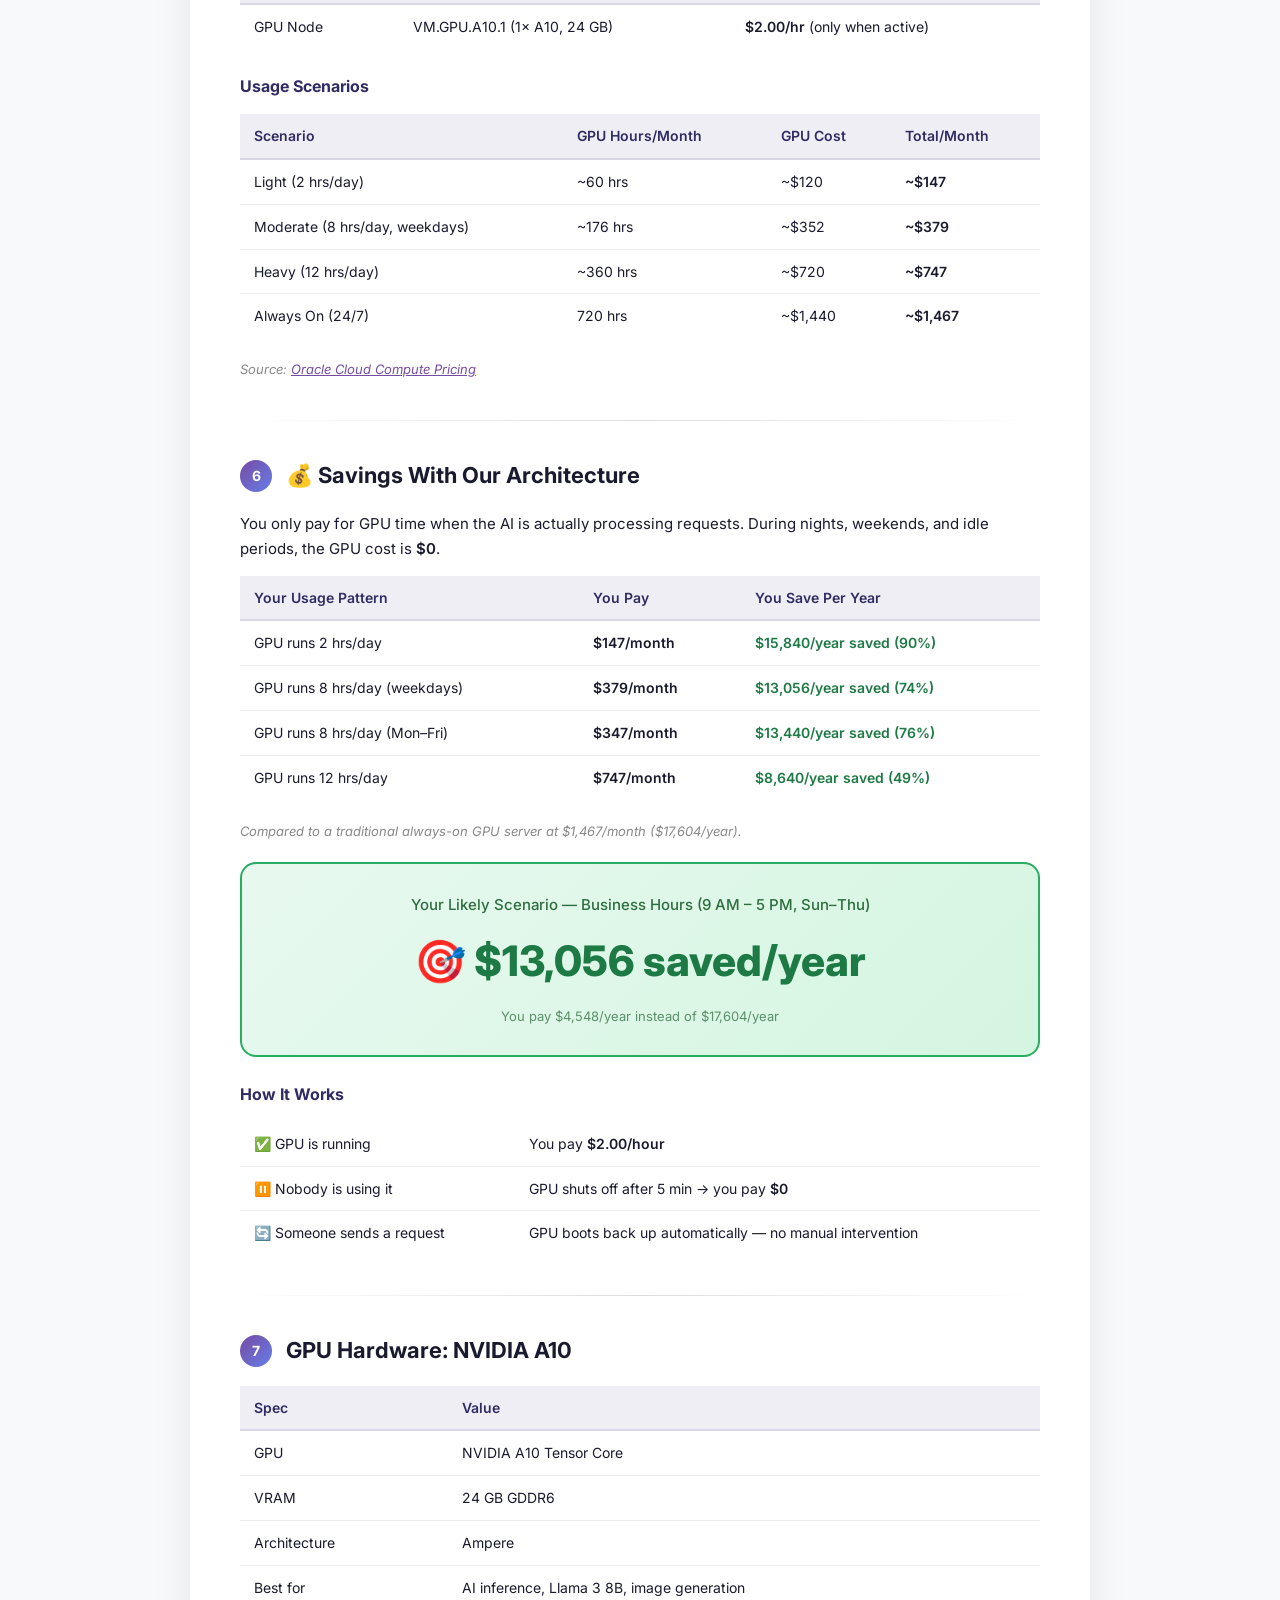
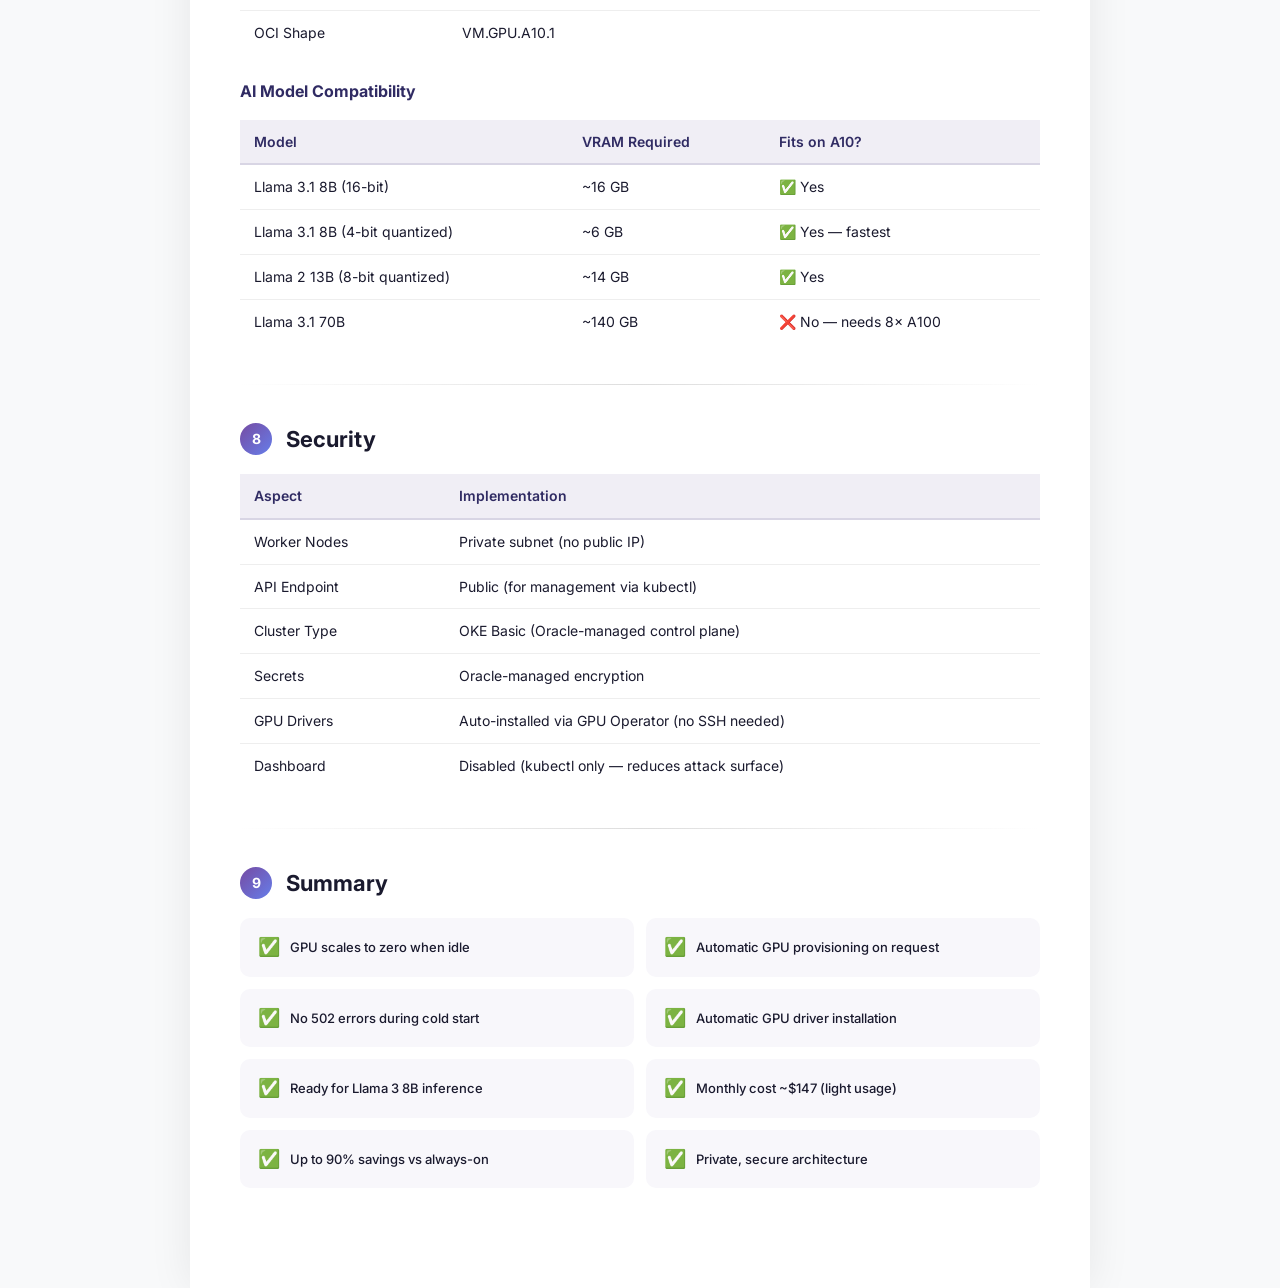
==== commit 0a2ee25f: "docs: replace stacked boxes with proper SVG architecture diagram with zones, decision diamond, and f" ====
--- a/CLIENT-ARCHITECTURE.html
+++ b/CLIENT-ARCHITECTURE.html
@@ -387,78 +387,154 @@
       <span class="section-number">3</span>
       <h2>How a Request Flows Through the System</h2>
 
-      <!-- Visual Flowchart -->
-      <div style="margin-top:20px; text-align:center;">
-
-        <!-- User Request -->
-        <div style="display:inline-block; background:linear-gradient(135deg,#667eea,#764ba2); color:#fff; padding:14px 32px; border-radius:12px; font-weight:600; font-size:15px;">
-          ① User sends request to gpu.yourdomain.com
-        </div>
-        <div style="text-align:center; color:#764ba2; font-size:24px; line-height:1;">▼</div>
+      <svg viewBox="0 0 800 720" xmlns="http://www.w3.org/2000/svg" style="width:100%; max-width:800px; margin:20px auto; display:block; font-family:Inter,sans-serif;">
+        <defs>
+          <marker id="arrow" viewBox="0 0 10 10" refX="9" refY="5" markerWidth="7" markerHeight="7" orient="auto-start-auto">
+            <path d="M 0 0 L 10 5 L 0 10 z" fill="#764ba2"/>
+          </marker>
+          <marker id="arrow-orange" viewBox="0 0 10 10" refX="9" refY="5" markerWidth="7" markerHeight="7" orient="auto-start-auto">
+            <path d="M 0 0 L 10 5 L 0 10 z" fill="#e67e22"/>
+          </marker>
+          <marker id="arrow-green" viewBox="0 0 10 10" refX="9" refY="5" markerWidth="7" markerHeight="7" orient="auto-start-auto">
+            <path d="M 0 0 L 10 5 L 0 10 z" fill="#27ae60"/>
+          </marker>
+          <marker id="arrow-red" viewBox="0 0 10 10" refX="9" refY="5" markerWidth="7" markerHeight="7" orient="auto-start-auto">
+            <path d="M 0 0 L 10 5 L 0 10 z" fill="#e53935"/>
+          </marker>
+          <linearGradient id="heroGrad" x1="0%" y1="0%" x2="100%" y2="0%">
+            <stop offset="0%" style="stop-color:#667eea"/>
+            <stop offset="100%" style="stop-color:#764ba2"/>
+          </linearGradient>
+          <linearGradient id="gpuGrad" x1="0%" y1="0%" x2="100%" y2="100%">
+            <stop offset="0%" style="stop-color:#d4f5e0"/>
+            <stop offset="100%" style="stop-color:#a8e6cf"/>
+          </linearGradient>
+          <filter id="shadow" x="-4%" y="-4%" width="108%" height="112%">
+            <feDropShadow dx="0" dy="2" stdDeviation="3" flood-opacity="0.1"/>
+          </filter>
+        </defs>
+
+        <!-- ===== INTERNET ZONE ===== -->
+        <rect x="250" y="10" width="300" height="52" rx="26" fill="url(#heroGrad)" filter="url(#shadow)"/>
+        <text x="400" y="33" text-anchor="middle" fill="#fff" font-size="13" font-weight="700">👤  User sends request</text>
+        <text x="400" y="48" text-anchor="middle" fill="rgba(255,255,255,0.7)" font-size="10">gpu.yourdomain.com</text>
+
+        <!-- Arrow 1 -->
+        <line x1="400" y1="62" x2="400" y2="88" stroke="#764ba2" stroke-width="2" marker-end="url(#arrow)"/>
 
         <!-- Load Balancer -->
-        <div style="display:inline-block; background:#f0eef5; border:2px solid #d8d5e4; padding:12px 28px; border-radius:10px; margin:4px 0;">
-          <strong style="color:#302b63;">② OCI Load Balancer</strong><br>
-          <span style="font-size:13px; color:#666;">Routes traffic into Kubernetes cluster</span>
-        </div>
-        <div style="text-align:center; color:#764ba2; font-size:24px; line-height:1;">▼</div>
+        <rect x="280" y="90" width="240" height="44" rx="8" fill="#f0eef5" stroke="#d8d5e4" stroke-width="1.5" filter="url(#shadow)"/>
+        <text x="400" y="109" text-anchor="middle" fill="#302b63" font-size="12" font-weight="600">🌐  OCI Load Balancer</text>
+        <text x="400" y="124" text-anchor="middle" fill="#888" font-size="9">Routes traffic into cluster</text>
+
+        <!-- Arrow 2 -->
+        <line x1="400" y1="134" x2="400" y2="160" stroke="#764ba2" stroke-width="2" marker-end="url(#arrow)"/>
+
+        <!-- ===== CPU NODE ZONE ===== -->
+        <rect x="40" y="155" width="720" height="210" rx="12" fill="none" stroke="#764ba2" stroke-width="1.5" stroke-dasharray="6,4" opacity="0.5"/>
+        <rect x="50" y="147" width="120" height="20" rx="4" fill="#764ba2"/>
+        <text x="110" y="161" text-anchor="middle" fill="#fff" font-size="10" font-weight="600">🖥️  CPU NODE</text>
+        <text x="170" y="161" fill="#764ba2" font-size="9" font-weight="500">  ~$27/mo always on</text>
 
         <!-- KEDA Interceptor -->
-        <div style="display:inline-block; background:#e8e5f0; border:2px solid #764ba2; padding:14px 28px; border-radius:10px; margin:4px 0;">
-          <strong style="color:#302b63;">③ KEDA HTTP Interceptor</strong> <span style="font-size:12px; background:#764ba2; color:#fff; padding:2px 8px; border-radius:8px;">CPU Node</span><br>
-          <span style="font-size:13px; color:#666;">Receives request • Checks: is a GPU pod running?</span>
-        </div>
-        <div style="text-align:center; color:#764ba2; font-size:24px; line-height:1;">▼</div>
-
-        <!-- Decision -->
-        <div style="display:flex; justify-content:center; gap:24px; margin:8px 0; flex-wrap:wrap;">
-          <div style="background:#e8f9f0; border:2px solid #27ae60; padding:10px 20px; border-radius:10px; text-align:center; min-width:160px;">
-            <strong style="color:#1e7a45;">✅ Pod exists</strong><br>
-            <span style="font-size:13px; color:#2d6e3f;">Forward request instantly</span>
-          </div>
-          <div style="background:#fff3e0; border:2px solid #e67e22; padding:10px 20px; border-radius:10px; text-align:center; min-width:160px;">
-            <strong style="color:#d35400;">❌ No pod running</strong><br>
-            <span style="font-size:13px; color:#8b5e3c;">Hold request, scale up ▼</span>
-          </div>
-        </div>
-        <div style="text-align:center; color:#e67e22; font-size:24px; line-height:1;">▼</div>
-
-        <!-- Scale Up Chain -->
-        <div style="display:inline-block; background:#fff8e1; border:2px solid #f9a825; padding:12px 28px; border-radius:10px; margin:4px 0;">
-          <strong style="color:#e65100;">④ KEDA tells Kubernetes:</strong> "Scale GPU pod 0 → 1"
-        </div>
-        <div style="text-align:center; color:#e67e22; font-size:24px; line-height:1;">▼</div>
-
-        <div style="display:inline-block; background:#fff8e1; border:2px solid #f9a825; padding:12px 28px; border-radius:10px; margin:4px 0;">
-          <strong style="color:#e65100;">⑤ Cluster Autoscaler</strong> detects pending GPU pod → tells OCI to create <strong>VM.GPU.A10.1</strong>
-        </div>
-        <div style="text-align:center; color:#e67e22; font-size:24px; line-height:1;">▼</div>
-
-        <div style="display:inline-block; background:#e3f2fd; border:2px solid #1976d2; padding:12px 28px; border-radius:10px; margin:4px 0;">
-          <strong style="color:#0d47a1;">⑥ OCI provisions GPU server</strong> <span style="font-size:13px; color:#1565c0;">(~3-5 minutes)</span>
-        </div>
-        <div style="text-align:center; color:#1976d2; font-size:24px; line-height:1;">▼</div>
-
-        <div style="display:inline-block; background:#e3f2fd; border:2px solid #1976d2; padding:12px 28px; border-radius:10px; margin:4px 0;">
-          <strong style="color:#0d47a1;">⑦ GPU Operator</strong> auto-installs NVIDIA drivers on new server
-        </div>
-        <div style="text-align:center; color:#27ae60; font-size:24px; line-height:1;">▼</div>
-
-        <!-- GPU Pod Running -->
-        <div style="display:inline-block; background:linear-gradient(135deg,#d4f5e0,#a8e6cf); border:2px solid #27ae60; padding:16px 32px; border-radius:12px; margin:4px 0;">
-          <strong style="color:#1e7a45; font-size:16px;">⑧ GPU Pod Running</strong> <span style="font-size:12px; background:#27ae60; color:#fff; padding:2px 8px; border-radius:8px;">GPU Node</span><br>
-          <span style="font-size:13px; color:#2d6e3f;">Processes the request • Returns the response ✅</span>
-        </div>
-        <div style="text-align:center; color:#999; font-size:24px; line-height:1; margin-top:12px;">· · ·</div>
-
-        <!-- Scale Down -->
-        <div style="display:inline-block; background:#fce4ec; border:2px dashed #e53935; padding:12px 28px; border-radius:10px; margin:4px 0;">
-          <strong style="color:#c62828;">⑨ After 5 min idle</strong> → KEDA scales pod to 0 → Autoscaler removes GPU server → <strong style="color:#1e7a45;">cost = $0</strong>
-        </div>
-
-      </div>
-
-      <table style="margin-top:24px">
+        <rect x="260" y="175" width="280" height="50" rx="10" fill="#e8e5f0" stroke="#764ba2" stroke-width="1.5" filter="url(#shadow)"/>
+        <text x="400" y="197" text-anchor="middle" fill="#302b63" font-size="12" font-weight="700">KEDA HTTP Interceptor</text>
+        <text x="400" y="213" text-anchor="middle" fill="#666" font-size="10">Receives request • Is GPU pod running?</text>
+
+        <!-- Decision diamond -->
+        <line x1="400" y1="225" x2="400" y2="255" stroke="#764ba2" stroke-width="2" marker-end="url(#arrow)"/>
+        <polygon points="400,255 440,285 400,315 360,285" fill="#fff" stroke="#764ba2" stroke-width="1.5" filter="url(#shadow)"/>
+        <text x="400" y="289" text-anchor="middle" fill="#302b63" font-size="10" font-weight="600">Pod</text>
+        <text x="400" y="301" text-anchor="middle" fill="#302b63" font-size="10" font-weight="600">exists?</text>
+
+        <!-- YES branch (left) -->
+        <line x1="360" y1="285" x2="240" y2="285" stroke="#27ae60" stroke-width="2" marker-end="url(#arrow-green)"/>
+        <rect x="85" y="267" width="155" height="38" rx="8" fill="#e8f9f0" stroke="#27ae60" stroke-width="1.5" filter="url(#shadow)"/>
+        <text x="162" y="283" text-anchor="middle" fill="#1e7a45" font-size="11" font-weight="700">✅ YES</text>
+        <text x="162" y="297" text-anchor="middle" fill="#2d6e3f" font-size="9">Forward instantly</text>
+        <!-- YES arrow down to GPU pod -->
+        <line x1="162" y1="305" x2="162" y2="620" stroke="#27ae60" stroke-width="1.5" stroke-dasharray="4,4"/>
+        <line x1="162" y1="620" x2="310" y2="620" stroke="#27ae60" stroke-width="1.5" marker-end="url(#arrow-green)" stroke-dasharray="4,4"/>
+
+        <!-- NO branch (right) -->
+        <line x1="440" y1="285" x2="550" y2="285" stroke="#e67e22" stroke-width="2" marker-end="url(#arrow-orange)"/>
+        <rect x="550" y="267" width="175" height="38" rx="8" fill="#fff3e0" stroke="#e67e22" stroke-width="1.5" filter="url(#shadow)"/>
+        <text x="637" y="283" text-anchor="middle" fill="#d35400" font-size="11" font-weight="700">❌ NO</text>
+        <text x="637" y="297" text-anchor="middle" fill="#8b5e3c" font-size="9">Hold request, trigger scale-up</text>
+
+        <!-- Arrow from NO to scale chain -->
+        <line x1="637" y1="305" x2="637" y2="335" stroke="#e67e22" stroke-width="2"/>
+        <line x1="637" y1="335" x2="400" y2="335" stroke="#e67e22" stroke-width="2"/>
+        <line x1="400" y1="335" x2="400" y2="355" stroke="#e67e22" stroke-width="2" marker-end="url(#arrow-orange)"/>
+
+        <!-- KEDA Scale Command -->
+        <rect x="240" y="355" width="320" height="42" rx="8" fill="#fff8e1" stroke="#f9a825" stroke-width="1.5" filter="url(#shadow)"/>
+        <text x="400" y="374" text-anchor="middle" fill="#e65100" font-size="11" font-weight="600">KEDA → Kubernetes</text>
+        <text x="400" y="389" text-anchor="middle" fill="#bf7200" font-size="10">"Scale GPU pod:  0 → 1"</text>
+
+        <!-- Arrow -->
+        <line x1="400" y1="397" x2="400" y2="420" stroke="#e67e22" stroke-width="2" marker-end="url(#arrow-orange)"/>
+
+        <!-- ===== OCI CLOUD ZONE ===== -->
+        <rect x="40" y="415" width="720" height="135" rx="12" fill="none" stroke="#1976d2" stroke-width="1.5" stroke-dasharray="6,4" opacity="0.5"/>
+        <rect x="50" y="407" width="130" height="20" rx="4" fill="#1976d2"/>
+        <text x="115" y="421" text-anchor="middle" fill="#fff" font-size="10" font-weight="600">☁️  OCI CLOUD</text>
+
+        <!-- Cluster Autoscaler -->
+        <rect x="140" y="435" width="260" height="42" rx="8" fill="#e3f2fd" stroke="#1976d2" stroke-width="1.5" filter="url(#shadow)"/>
+        <text x="270" y="454" text-anchor="middle" fill="#0d47a1" font-size="11" font-weight="600">Cluster Autoscaler</text>
+        <text x="270" y="469" text-anchor="middle" fill="#1565c0" font-size="9">Detects pending GPU pod</text>
+
+        <line x1="400" y1="456" x2="430" y2="456" stroke="#1976d2" stroke-width="2" marker-end="url(#arrow)"/>
+
+        <!-- OCI Provision -->
+        <rect x="440" y="435" width="280" height="42" rx="8" fill="#e3f2fd" stroke="#1976d2" stroke-width="1.5" filter="url(#shadow)"/>
+        <text x="580" y="454" text-anchor="middle" fill="#0d47a1" font-size="11" font-weight="600">OCI provisions VM.GPU.A10.1</text>
+        <text x="580" y="469" text-anchor="middle" fill="#1565c0" font-size="9">~3-5 minutes • New GPU server</text>
+
+        <!-- GPU Operator -->
+        <rect x="240" y="495" width="320" height="42" rx="8" fill="#e3f2fd" stroke="#1976d2" stroke-width="1.5" filter="url(#shadow)"/>
+        <text x="400" y="514" text-anchor="middle" fill="#0d47a1" font-size="11" font-weight="600">NVIDIA GPU Operator</text>
+        <text x="400" y="529" text-anchor="middle" fill="#1565c0" font-size="9">Auto-installs drivers on new server</text>
+
+        <line x1="580" y1="477" x2="580" y2="500" stroke="#1976d2" stroke-width="1.5"/>
+        <line x1="580" y1="500" x2="560" y2="500" stroke="#1976d2" stroke-width="2" marker-end="url(#arrow)"/>
+
+        <!-- Arrow to GPU zone -->
+        <line x1="400" y1="537" x2="400" y2="575" stroke="#27ae60" stroke-width="2" marker-end="url(#arrow-green)"/>
+
+        <!-- ===== GPU NODE ZONE ===== -->
+        <rect x="40" y="570" width="720" height="90" rx="12" fill="none" stroke="#27ae60" stroke-width="1.5" stroke-dasharray="6,4" opacity="0.5"/>
+        <rect x="50" y="562" width="140" height="20" rx="4" fill="#27ae60"/>
+        <text x="120" y="576" text-anchor="middle" fill="#fff" font-size="10" font-weight="600">🎮  GPU NODE</text>
+        <text x="190" y="576" fill="#27ae60" font-size="9" font-weight="500">  $2.00/hr on demand</text>
+
+        <!-- GPU Pod -->
+        <rect x="310" y="590" width="280" height="50" rx="12" fill="url(#gpuGrad)" stroke="#27ae60" stroke-width="2" filter="url(#shadow)"/>
+        <text x="450" y="613" text-anchor="middle" fill="#1e7a45" font-size="13" font-weight="700">🚀 GPU Pod — AI Model Running</text>
+        <text x="450" y="629" text-anchor="middle" fill="#2d6e3f" font-size="10">Processes request → Returns response</text>
+
+        <!-- Response arrow back -->
+        <rect x="300" y="668" width="200" height="36" rx="18" fill="url(#heroGrad)" filter="url(#shadow)"/>
+        <text x="400" y="691" text-anchor="middle" fill="#fff" font-size="12" font-weight="600">⑨ Response → User ✅</text>
+        <line x1="400" y1="640" x2="400" y2="668" stroke="#764ba2" stroke-width="2" marker-end="url(#arrow)"/>
+
+        <!-- Scale-down annotation -->
+        <rect x="510" y="668" width="250" height="36" rx="8" fill="#fce4ec" stroke="#e53935" stroke-width="1.5" stroke-dasharray="4,3" filter="url(#shadow)"/>
+        <text x="635" y="684" text-anchor="middle" fill="#c62828" font-size="10" font-weight="600">5 min idle → scale to 0</text>
+        <text x="635" y="697" text-anchor="middle" fill="#e53935" font-size="10" font-weight="700">GPU cost = $0</text>
+
+        <!-- Step numbers along the right edge -->
+        <circle cx="770" cy="36" r="11" fill="#764ba2"/><text x="770" y="40" text-anchor="middle" fill="#fff" font-size="9" font-weight="700">①</text>
+        <circle cx="770" cy="112" r="11" fill="#764ba2"/><text x="770" y="116" text-anchor="middle" fill="#fff" font-size="9" font-weight="700">②</text>
+        <circle cx="770" cy="200" r="11" fill="#764ba2"/><text x="770" y="204" text-anchor="middle" fill="#fff" font-size="9" font-weight="700">③</text>
+        <circle cx="770" cy="376" r="11" fill="#e67e22"/><text x="770" y="380" text-anchor="middle" fill="#fff" font-size="9" font-weight="700">④</text>
+        <circle cx="770" cy="456" r="11" fill="#1976d2"/><text x="770" y="460" text-anchor="middle" fill="#fff" font-size="9" font-weight="700">⑤</text>
+        <circle cx="770" cy="516" r="11" fill="#1976d2"/><text x="770" y="520" text-anchor="middle" fill="#fff" font-size="9" font-weight="700">⑥</text>
+        <circle cx="770" cy="615" r="11" fill="#27ae60"/><text x="770" y="619" text-anchor="middle" fill="#fff" font-size="9" font-weight="700">⑦</text>
+      </svg>
+
+      <table style="margin-top:10px">
         <tr><th>Scenario</th><th>Response Time</th></tr>
         <tr><td><strong>Cold start</strong> (GPU is off)</td><td>~5–10 minutes (first request only)</td></tr>
         <tr><td><strong>Warm</strong> (GPU already running)</td><td>Instant (milliseconds)</td></tr>
